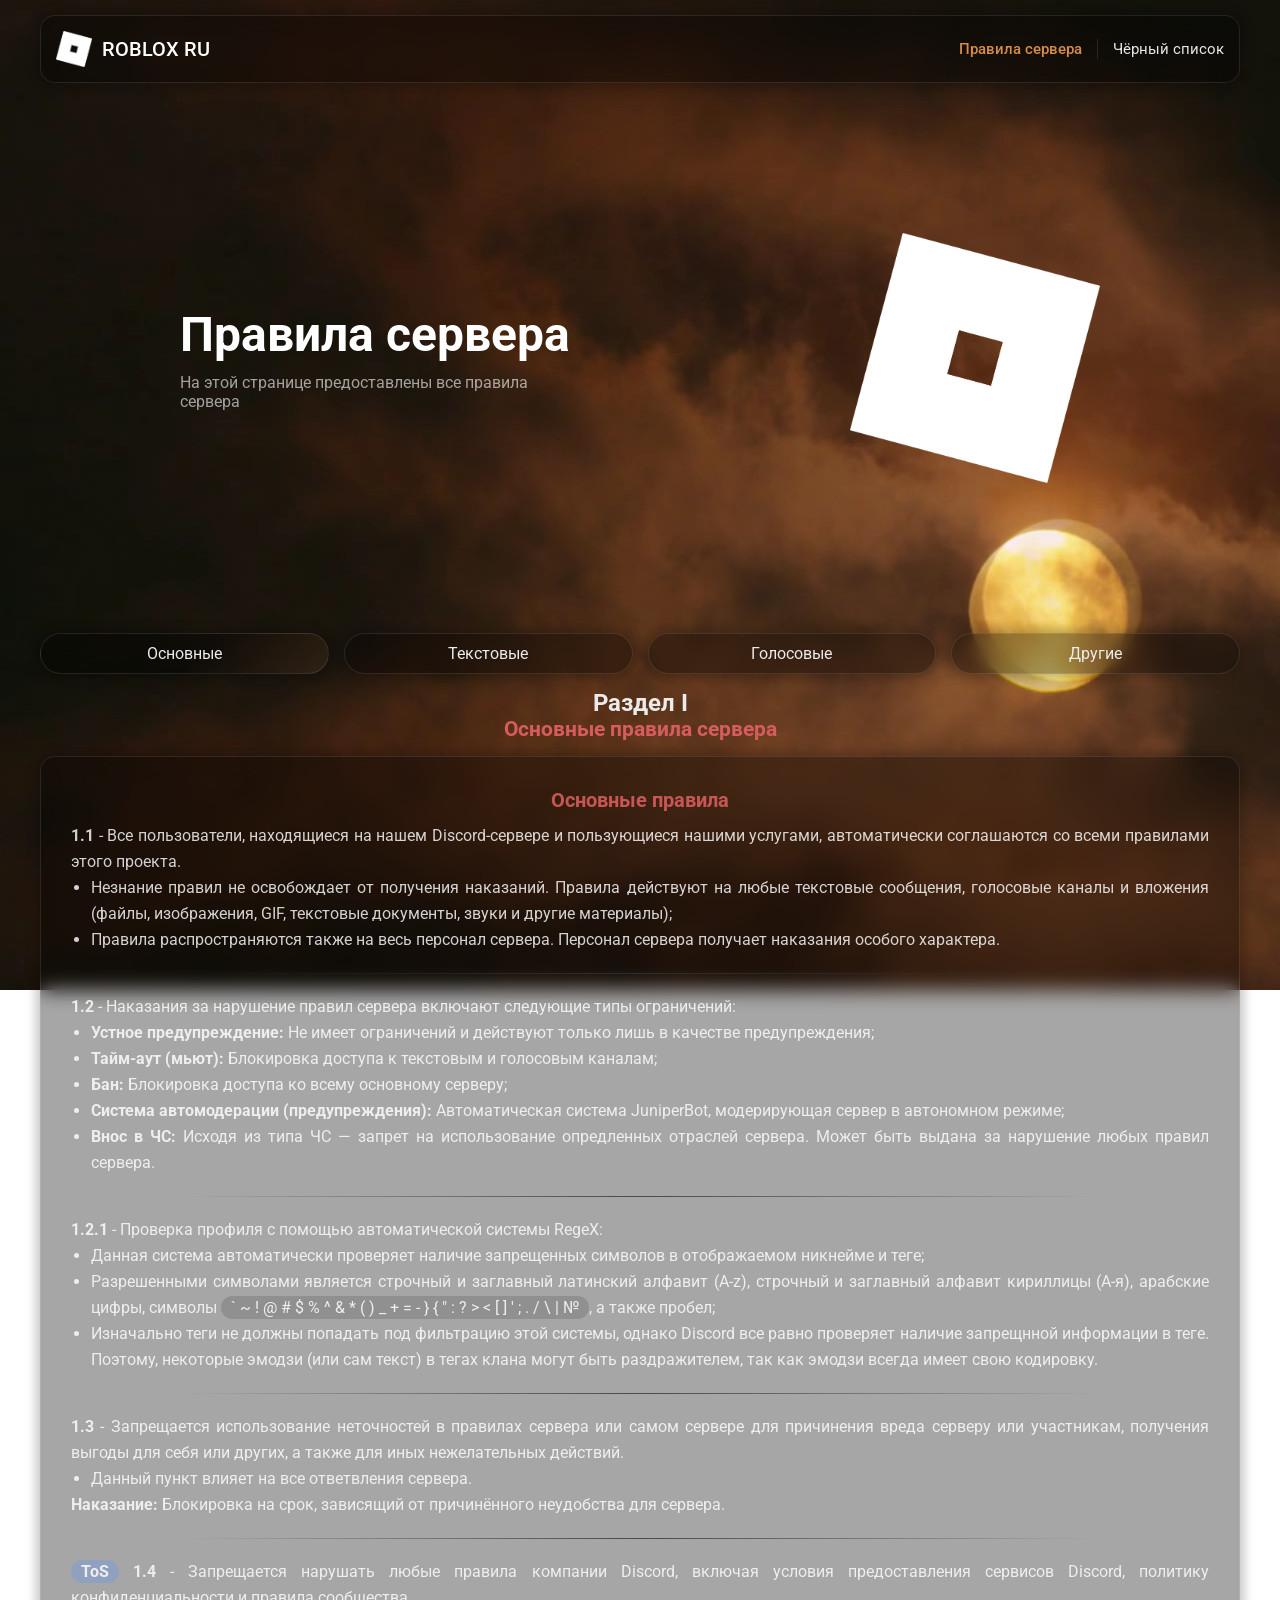
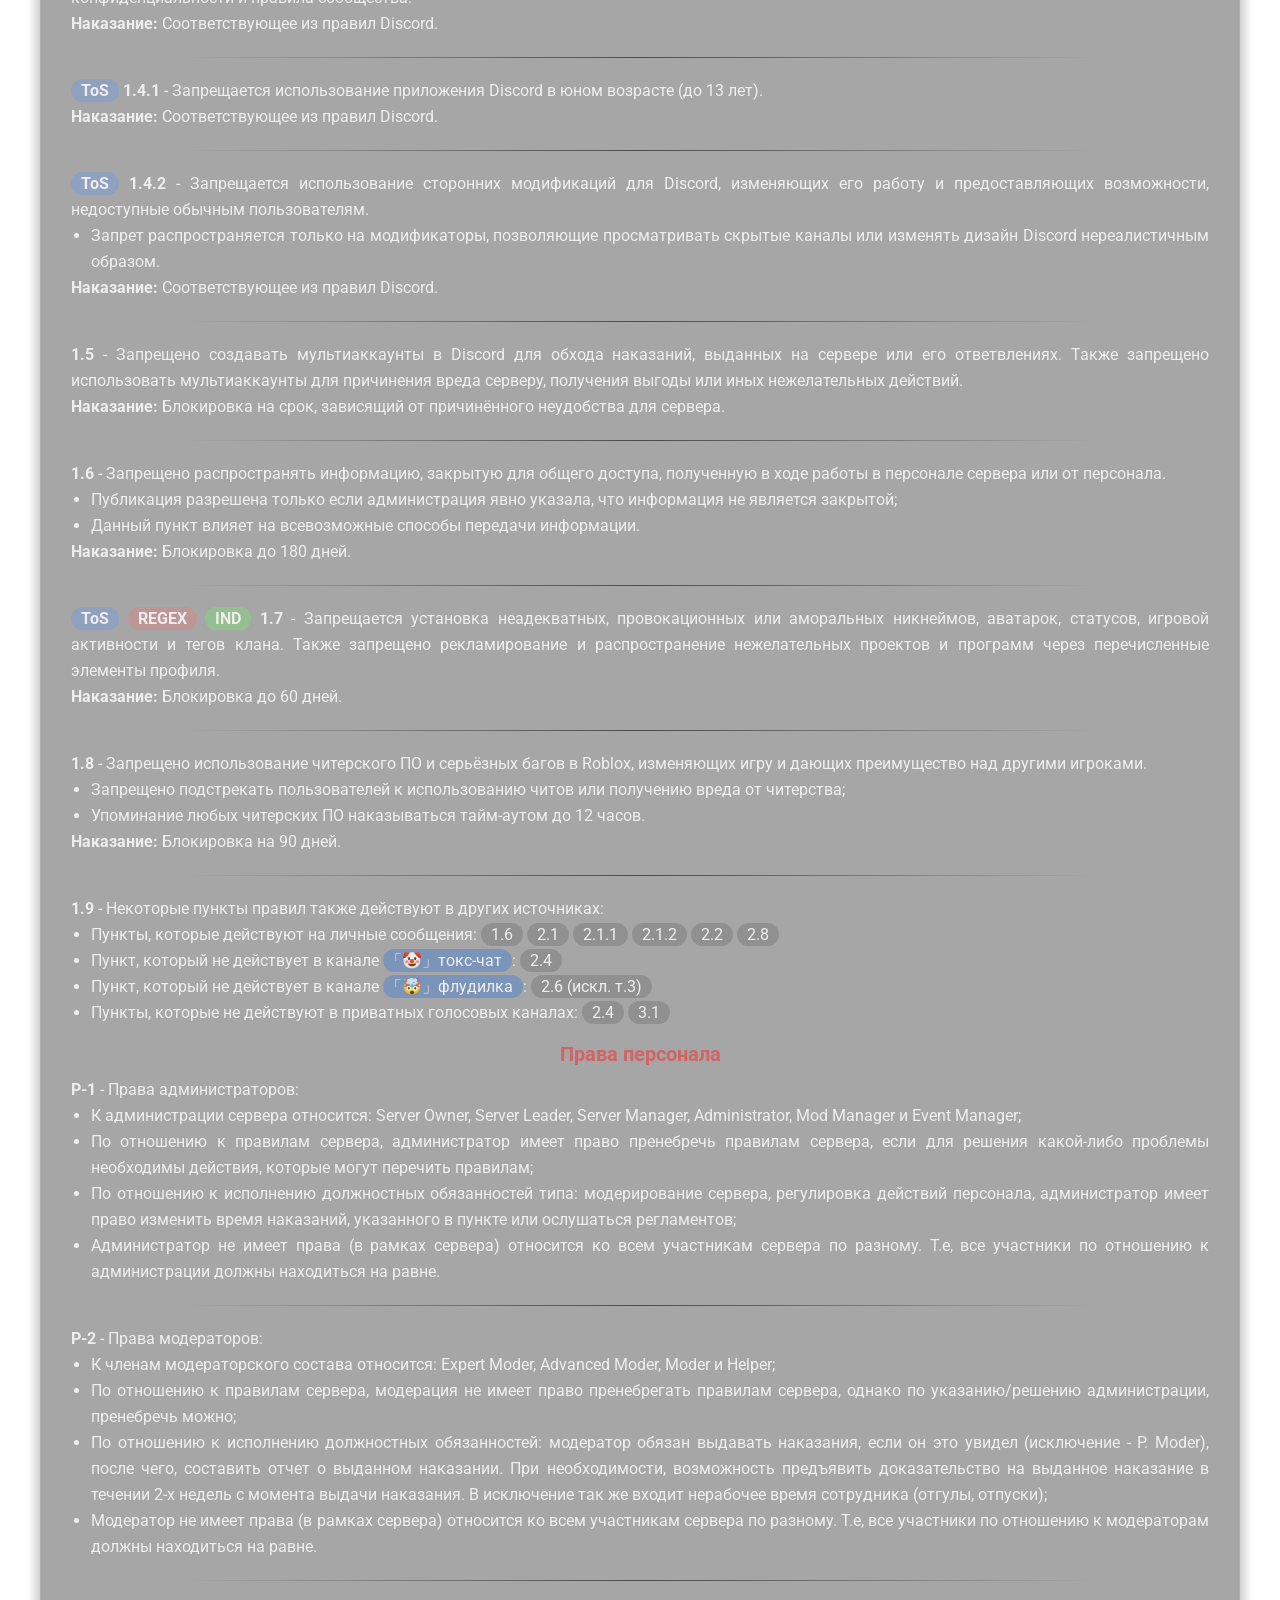
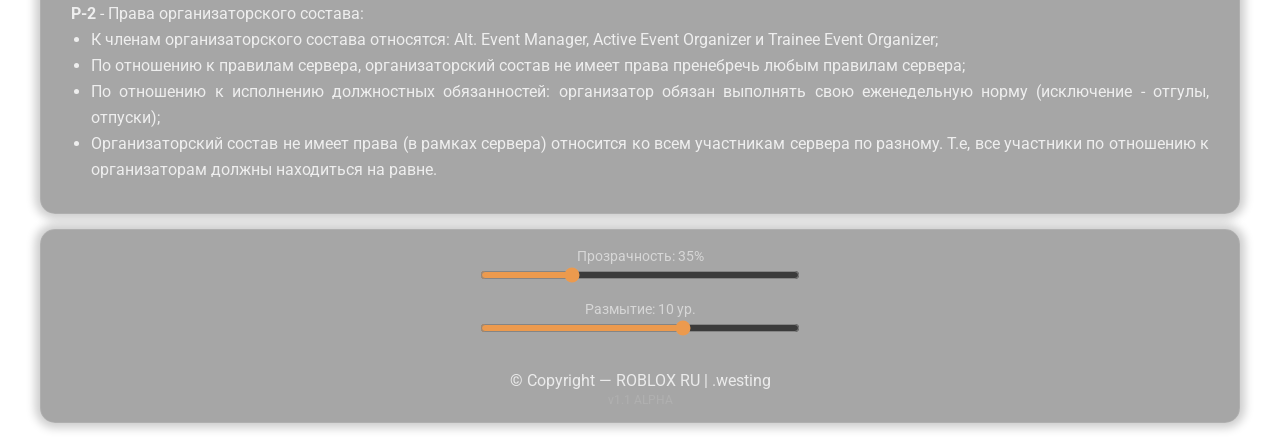
==== index.html @ 316a5ab3 "Add files via upload" ====
<!DOCTYPE html>
<html lang="ru">
    <head>
        <meta charset="UTF-8">
        <meta name="viewport" content="width=device-width, initial-scale=1.0">
    
        <title>ROBLOX RU</title>

        <link rel="preconnect" href="https://fonts.googleapis.com">
        <link rel="preconnect" href="https://fonts.gstatic.com" crossorigin>
        <link href="https://fonts.googleapis.com/css2?family=Roboto:wght@100;300;400;500;700;800;900&display=swap" rel="stylesheet">


        <link rel="icon" href="icons/roblox.png">
        <link rel="stylesheet" href="styles/rules.css"> <!-- Стиль страницы -->
    </head>

    <body>
        <video class="background-video" autoplay muted loop playsinline><source src="icons/bg.webm" type="video/mp4"></video>

        <div class="header">
            <div class="icon">
                <img src="icons/roblox.png" width="36">
                <span>ROBLOX RU</span>
            </div>

            <div class="btns">
                <a class="active">Правила сервера</a>
                <div class="line"></div>
                <a href="blacklist.html">Чёрный список</a>
            </div>
            <div class="dropdown">
                <button id="dropdown-btn" class="dropdown-btn">
                    <div class="bars">
                        <div class="bar" id="one"></div>
                        <div class="bar" id="two"></div>
                        <div class="bar" id="three"></div>
                    </div>
                </button>
                <div class="dropdown-content" id="dropdown-menu" aria-hidden="true">
                    <a class="active">Правила сервера</a>
                    <div class="line"></div>
                    <a href="blacklist.html">Чёрный список</a>
                </div>
            </div>
        </div>

        <div class="welcome">
            <div class="texts">
                <span class="name">Правила сервера</span>
                <span class="descr">На этой странице предоставлены все правила сервера</span>
            </div>

            <div class="icon">
                <img src="icons/roblox.png" width="250">
            </div>
        </div>

        <div class="rules-btns">
            <button class="active" data-target="rules1" data-title="Раздел I" data-subtitle="Основные правила сервера">Основные</button>
            <button data-target="rules2" data-title="Раздел II" data-subtitle="Правила текстовых каналов">Текстовые</button>
            <button data-target="rules3" data-title="Раздел III" data-subtitle="Правила голосовых каналов">Голосовые</button>
            <button data-target="rules4" data-title="Раздел IV" data-subtitle="Другие правила сервера">Другие</button>
        </div>

        <div class="rules-info">
            <span class="ri1" id="ri1">Раздел I</span>
            <span class="ri2" id="ri2">Основные правила сервера</span>
        </div>

        <div class="rules-list">
            <div class="rules active" id="rules1">
                <h2>Основные правила</h2>
                <div>
                    <b>1.1</b> - Все пользователи, находящиеся на нашем Discord-сервере и пользующиеся нашими услугами, автоматически соглашаются со всеми правилами этого проекта.
                    <ul>
                        <li>Незнание правил не освобождает от получения наказаний. Правила действуют на любые текстовые сообщения, голосовые каналы и вложения (файлы, изображения, GIF, текстовые документы, звуки и другие материалы);</li>
                        <li>Правила распространяются также на весь персонал сервера. Персонал сервера получает наказания особого характера.</li>
                    </ul>
                </div>
                <div class="line"></div>
                <div>
                    <b>1.2</b> - Наказания за нарушение правил сервера включают следующие типы ограничений:
                    <ul>
                        <li><b>Устное предупреждение:</b> Не имеет ограничений и действуют только лишь в качестве предупреждения;</li>
                        <li><b>Тайм-аут (мьют):</b> Блокировка доступа к текстовым и голосовым каналам;</li>
                        <li><b>Бан:</b> Блокировка доступа ко всему основному серверу;</li>
                        <li><b>Система автомодерации (предупреждения):</b> Автоматическая система JuniperBot, модерирующая сервер в автономном режиме;</li>
                        <li><b>Внос в ЧС:</b> Исходя из типа ЧС — запрет на использование опредленных отраслей сервера. Может быть выдана за нарушение любых правил сервера.</li>
                    </ul>
                </div>
                <div class="line"></div>
                <div>
                    <b>1.2.1</b> - Проверка профиля с помощью автоматической системы RegeX:
                    <ul>
                        <li>Данная система автоматически проверяет наличие запрещенных символов в отображаемом никнейме и теге;</li>
                        <li>Разрешенными символами является строчный и заглавный латинский алфавит (A-z), строчный и заглавный алфавит кириллицы (А-я), арабские цифры, символы <pp>` ~ ! @ # $ % ^ & * ( ) _ + = - } { " : ? > < [ ] ' ; . / \ | №</pp>, а также пробел;</li>
                        <li>Изначально теги не должны попадать под фильтрацию этой системы, однако Discord все равно проверяет наличие запрещнной информации в теге. Поэтому, некоторые эмодзи (или сам текст) в тегах клана могут быть раздражителем, так как эмодзи всегда имеет свою кодировку.</li>
                    </ul>
                </div>
                <div class="line"></div>
                <div>
                    <b>1.3</b> - Запрещается использование неточностей в правилах сервера или самом сервере для причинения вреда серверу или участникам, получения выгоды для себя или других, а также для иных нежелательных действий.
                    <ul>
                        <li>Данный пункт влияет на все ответвления сервера.</li>
                    </ul>
                    <b>Наказание: </b> Блокировка на срок, зависящий от причинённого неудобства для сервера.
                </div>
                <div class="line"></div>
                <div>
                    <tag class="TOS">ToS</tag>
                    <b>1.4</b> - Запрещается нарушать любые правила компании Discord, включая условия предоставления сервисов Discord, политику конфиденциальности и правила сообщества.
                    <br><b>Наказание: </b> Соответствующее из правил Discord.
                </div>
                <div class="line"></div>
                <div>
                    <tag class="TOS">ToS</tag>
                    <b>1.4.1</b> - Запрещается использование приложения Discord в юном возрасте (до 13 лет).
                    <br><b>Наказание: </b> Соответствующее из правил Discord.
                </div>
                <div class="line"></div>
                <div>
                    <tag class="TOS">ToS</tag>
                    <b>1.4.2</b> - Запрещается использование сторонних модификаций для Discord, изменяющих его работу и предоставляющих возможности, недоступные обычным пользователям.
                    <ul>
                        <li>Запрет распространяется только на модификаторы, позволяющие просматривать скрытые каналы или изменять дизайн Discord нереалистичным образом.</li>
                    </ul>
                    <b>Наказание:</b> Соответствующее из правил Discord.
                </div>
                <div class="line"></div>
                <div>
                    <b>1.5</b> - Запрещено создавать мультиаккаунты в Discord для обхода наказаний, выданных на сервере или его ответвлениях. Также запрещено использовать мультиаккаунты для причинения вреда серверу, получения выгоды или иных нежелательных действий.
                    <br><b>Наказание:</b> Блокировка на срок, зависящий от причинённого неудобства для сервера.</br>
                </div>
                <div class="line"></div>
                <div>
                    <b>1.6</b> - Запрещено распространять информацию, закрытую для общего доступа, полученную в ходе работы в персонале сервера или от персонала.
                    <ul>
                        <li>Публикация разрешена только если администрация явно указала, что информация не является закрытой;</li>
                        <li>Данный пункт влияет на всевозможные способы передачи информации.</li>
                    </ul>
                    <b>Наказание:</b> Блокировка до 180 дней.
                </div>
                <div class="line"></div>
                <div>
                    <tag class="TOS">ToS</tag> <tag class="REGEX">REGEX</tag> <tag class="IND">IND</tag>
                    <b>1.7</b> - Запрещается установка неадекватных, провокационных или аморальных никнеймов, аватарок, статусов, игровой активности и тегов клана. Также запрещено рекламирование и распространение нежелательных проектов и программ через перечисленные элементы профиля.
                    <br><b>Наказание:</b> Блокировка до 60 дней.
                </div>
                <div class="line"></div>
                <div>
                    <b>1.8</b> - Запрещено использование читерского ПО и серьёзных багов в Roblox, изменяющих игру и дающих преимущество над другими игроками.
                    <ul>
                        <li>Запрещено подстрекать пользователей к использованию читов или получению вреда от читерства;</li>
                        <li>Упоминание любых читерских ПО наказываться тайм-аутом до 12 часов.</li>
                    </ul>
                    <b>Наказание:</b> Блокировка на 90 дней.
                </div>
                <div class="line"></div>
                <div>
                    <b>1.9</b> - Некоторые пункты правил также действуют в других источниках:
                    <ul>
                        <li>Пункты, которые действуют на личные сообщения: <pp>1.6</pp> <pp>2.1</pp> <pp>2.1.1</pp> <pp>2.1.2</pp> <pp>2.2</pp> <pp>2.8</pp></li>
                        <li>Пункт, который не действует в канале <ch-dsgn>「🤡」токс-чат</ch-dsgn>: <pp>2.4</pp></li>
                        <li>Пункт, который не действует в канале <ch-dsgn>「🤯」флудилка</ch-dsgn>: <pp>2.6 (искл. т.3)</pp></li>
                        <li>Пункты, которые не действуют в приватных голосовых каналах: <pp>2.4</pp> <pp>3.1</pp></li>
                    </ul>
                </div>
                <h2 class="staff-perms">Права персонала</h2>
                <div>
                    <b>P-1</b> - Права администраторов:
                    <ul>
                        <li>К администрации сервера относится: Server Owner, Server Leader, Server Manager, Administrator, Mod Manager и Event Manager;</li>
                        <li>По отношению к правилам сервера, администратор имеет право пренебречь правилам сервера, если для решения какой-либо проблемы необходимы действия, которые могут перечить правилам;</li>
                        <li>По отношению к исполнению должностных обязанностей типа: модерирование сервера, регулировка действий персонала, администратор имеет право изменить время наказаний, указанного в пункте или ослушаться регламентов;</li>
                        <li>Администратор не имеет права (в рамках сервера) относится ко всем участникам сервера по разному. Т.е, все участники по отношению к администрации должны находиться на равне.</li>
                    </ul>
                </div>
                <div class="line"></div>
                <div>
                    <b>P-2</b> - Права модераторов:
                    <ul>
                        <li>К членам модераторского состава относится: Expert Moder, Advanced Moder, Moder и Helper;</li>
                        <li>По отношению к правилам сервера, модерация не имеет право пренебрегать правилам сервера, однако по указанию/решению администрации, пренебречь можно;</li>
                        <li>По отношению к исполнению должностных обязанностей: модератор обязан выдавать наказания, если он это увидел (исключение - P. Moder), после чего, составить отчет о выданном наказании. При необходимости, возможность предъявить доказательство на выданное наказание в течении 2-х недель с момента выдачи наказания. В исключение так же входит нерабочее время сотрудника (отгулы, отпуски);</li>
                        <li>Модератор не имеет права (в рамках сервера) относится ко всем участникам сервера по разному. Т.е, все участники по отношению к модераторам должны находиться на равне.</li>
                    </ul>
                </div>
                <div class="line"></div>
                <div>
                    <b>P-2</b> - Права организаторского состава:
                    <ul>
                        <li>К членам организаторского состава относятся: Alt. Event Manager, Active Event Organizer и Trainee Event Organizer;</li>
                        <li>По отношению к правилам сервера, организаторский состав не имеет права пренебречь любым правилам сервера;</li>
                        <li>По отношению к исполнению должностных обязанностей: организатор обязан выполнять свою еженедельную норму (исключение - отгулы, отпуски);</li>
                        <li>Организаторский состав не имеет права (в рамках сервера) относится ко всем участникам сервера по разному. Т.е, все участники по отношению к организаторам должны находиться на равне.</li>
                    </ul>
                </div>
            </div>
            <div class="rules" id="rules2">
                <div>
                    <b>2.1</b> - Запрещена реклама сторонних ресурсов, не связанных с ROBLOX RU.
                    <ul>
                        <li><tag class="IND">IND</tag> Реклама плейсов из Roblox наказывается тайм-аутом до 12 часов;</li>
                        <li><tag class="AUTO-MOD">AUTO MOD</tag> Реклама Discord-серверов, сайтов, не имеющих верификацию (неофициальные сайты) наказывается блокировкой до 15 дней;</li>
                        <li>Реклама и распространение любых ПО для устройств наказывается блокировкой до 30 дней.</li>
                    </ul>
                    <b>Наказание:</b> Тайм-аут до 12 часов или блокировка до 30 дней.
                </div>
                <div class="line"></div>
                <div>
                    <b>2.1.1</b> - Запрещена любая деятельность за реальные деньги или внутренние валюты, основным или второстепенным способом получения которых является внесение реальных денежных средств.
                    <ul>
                        <li>Исключением является деятельность, согласованная с администрацией сервера.</li>
                    </ul>
                    <b>Наказание:</b> Блокировка до 14 дней.
                </div>
                <div class="line"></div>
                <div>
                    <b>2.1.2</b> - Запрещено упоминание названий читов, мест их установки или распространение информации о подобном ПО.
                    <br><b>Наказание:</b> Тайм-аут до 8 часов.
                </div>
                <div class="line"></div>
                <div>
                    <b>2.2</b> - Запрещены неправомерные и провокационные действия или любые несогласованные взаимодействия в реальной жизни.
                    <ul>
                        <li>Запрещены угрозы, относящиеся к реальной и личной жизни кого-либо;</li>
                        <li>Запрещено распространение личных данных (данные паспорта, фотографии, место жительства, личные данные, WEB-данные);</li>
                        <li>Запрещен шантаж и другие виды психического и морального давления на пользователей;</li>
                        <li>Запрещена передача личных данных (номер телефона, WEB-данные, личные данные, аккаунты и др.);</li>
                        <li>Создание ложной информации о пользователях, сервере или других людях наказывается тайм-аутом до 9 часов;</li>
                        <li>Запрещена публикация личных переписок без одобрения второй стороны.</li>
                    </ul>
                    <b>Наказание:</b> Блокировка до 180 дней.
                </div>
                <div class="line"></div>
                <div>
                    <b>2.3</b> - Запрещены споры и провокации на различные темы. Запрещены абсолютно все нестандартные разговорные темы, которые относятся к каким-либо обсуждаемым событиям или местам.
                    <ul>
                        <li>Запрещены споры и провокации на политические, межнациональные и религиозные темы;</li>
                        <li>Запрещено упоминание имен политических, национальных, религиозных деятелей или деятелей, которые несут за собой провокационные события;</li>
                        <li>Запрещена пропаганда суицида, фашизма, расизма, нацизма и других нежелательных суждений;</li>
                        <li>Запрещено упоминание конкретных названий событий, несущих за собой провокационные последствия.</li>
                    </ul>
                    <b>Наказание:</b> Тайм-аут до 2 дней.
                </div>
                <div class="line"></div>
                <div>
                    <b>2.4</b> - Запрещено неадекватное поведение в различных его формах.
                    <ul>
                        <li>Запрещено разводить, провоцировать, продолжать и участвовать в различных конфликтах;</li>
                        <li>Запрещено оскорбление пользователей сервера, других людей, к которым может быть адресовано нежелательное обращение в различных его формах;</li>
                        <li>Запрещено упоминание семьи в негативной или провокационной форме.</li>
                    </ul>
                    <b>Наказание:</b> Тайм-аут до 16 часов.
                </div>
                <div class="line"></div>
                <div>
                    <b>2.4.1</b> - Запрещена провокация на нарушение правил сервера.
                    <br><b>Наказание:</b> Тайм-аут до 12 часов.
                </div>
                <div class="line"></div>
                <div>
                    <b>2.5</b> - Запрещен любой контент 18+ характера, аморальное и асоциальное поведение.
                    <ul>
                        <li>Запрещена публикация всевозможного неприемлемого материала;</li>
                        <li>Запрещены публичные разговоры на 18+ темы;</li>
                        <li>Запрещена публикация всевозможного треш-контента.</li>
                    </ul>
                    <b>Наказание:</b> Тайм-аут до 2 дней. В некоторых случаях блокировка до 30 дней.
                </div>
                <div class="line"></div>
                <div>
                    <b>2.6</b> - Запрещен спам, флуд, оффтоп и мультипостинг:
                    <ul>
                        <li><tag class="AUTO-MOD">AUTO MOD</tag> <tag class="RES">RES</tag> Спам — Повторение однотипного сообщения несколько раз (допускается до 4);</li>
                        <li><tag class="RES">RES</tag> Флуд — Повторение бессмысленных слов в одном сообщении;</li>
                        <li><tag class="IND-T">IND</tag> Оффтоп — Использование канала не по назначению;</li>
                        <li><tag class="RES">RES</tag> Мультипостинг — Деление одного предложения на несколько сообщений;</li>
                        <li>Запрещено злоупотреблять крупными шрифтами (#, ##, ###);</li>
                        <li>Запрещен спам реакциями под сообщениями.</li>
                    </ul>
                    <b>Наказание:</b> Тайм-аут до 8 часов.
                </div>
                <div class="line"></div>
                <div>
                    <tag class="AUTO-MOD">AUTO MOD</tag>
                    <b>2.7</b> - Запрещено упоминание любых пользователей сервера без причины, особенно в том случае, если упомянутый пользователь пожаловался на этот случай.
                    <br><b>Наказание:</b> Тайм-аут до 2 часов.
                </div>
                <div class="line"></div>
                <div>
                    <tag class="IND">IND</tag>
                    <b>2.8</b> - Запрещена публикация ссылок на приватные сервера в Roblox.
                    <br><b>Наказание:</b> Тайм-аут до 1 часа.
                </div>
                <div class="line"></div>
                <div>
                    <b>2.9</b> - Запрещено обсуждение действий персонала в рамках сервера.
                    <br><b>Наказание:</b> Тайм-аут до 3 часов.
                </div>
                <div class="line"></div>
                <div>
                    <b>2.9.1</b> - Запрещено выдавать себя за члена любого персонала, не являясь им.
                    <br><b>Наказание:</b> Тайм-аут до 2 часов.
                </div>
            </div>
            <div class="rules" id="rules3">
                <div>
                    <b>3.1</b> - Запрещено использовать звуко-выводитель в микрофон, издавать громкие звуки, кричать или изменять голос.
                    <ul>
                        <li>Если ваш микрофон имеет плохое шумоподавление (или вы находитесь в условиях повышенного шума, например, в турбине самолета), используйте режим рации или отключайте микрофон после вашей речи.</li>
                    </ul>
                    <b>Наказание:</b> Тайм-аут до 6 часов.
                </div>
                <div class="line"></div>
                <div>
                    <b>3.2</b> - Запрещено устанавливать названия или статусы голосовых каналов, которые противоречат правилам сервера.
                    <br><b>Наказание:</b> Тайм-аут до 3 часов и изменение названия/статуса канала.
                </div>
                <div class="line"></div>
                <div>
                    <b>3.3</b> - Запрещено зазывать пользователей на сторонние ресурсы, не связанные с ROBLOX RU.
                    <ul>
                        <li><tag class="IND">IND</tag> Реклама плейсов из Roblox наказывается тайм-аутом до 12 часов;</li>
                        <li>Реклама Discord-серверов, сайтов, не имеющих верификацию (неофициальные сайты) наказывается блокировкой до 15 дней;</li>
                        <li>Реклама и распространение любых ПО для устройств наказывается блокировкой до 30 дней.</li>
                    </ul>
                    <b>Наказание:</b> Тайм-аут до 12 часов или блокировка до 30 дней.
                </div>
                <div class="line"></div>
                <div>
                    <b>3.3.1</b> - Запрещена любая деятельность за реальные деньги или внутренние валюты, основным или второстепенным способом получения которых является внесение реальных денежных средств.
                    <ul>
                        <li>Исключением является деятельность, согласованная с администрацией сервера.</li>
                    </ul>
                    <b>Наказание:</b> Блокировка до 14 дней.
                </div>
                <div class="line"></div>
                <div>
                    <b>3.3.2</b> - Запрещено упоминание и демонстрация названий читов, мест их установки или распространение информации о подобном ПО.
                    <br><b>Наказание:</b> Тайм-аут до 8 часов.
                </div>
                <div class="line"></div>
                <div>
                    <b>3.4</b> - Запрещены неправомерные и провокационные действия или любые несогласованные взаимодействия в реальной жизни.
                    <ul>
                        <li>Запрещены угрозы, относящиеся к реальной и личной жизни кого-либо;</li>
                        <li>Запрещено распространение личных данных (данные паспорта, фотографии, место жительства, личные данные, WEB-данные);</li>
                        <li>Запрещен шантаж и другие виды психического и морального давления на пользователей;</li>
                        <li>Запрещена передача личных данных (номер телефона, WEB-данные, личные данные, аккаунты и др.);</li>
                        <li>Создание ложной информации о пользователях, сервере или других людях наказывается тайм-аутом до 9 часов;</li>
                        <li>Запрещена публикация личных переписок без одобрения второй стороны.</li>
                    </ul>
                    <b>Наказание:</b> Блокировка до 180 дней.
                </div>
                <div class="line"></div>
                <div>
                    <b>3.5</b> - Запрещены споры и провокации на различные темы. Запрещены абсолютно все нестандартные разговорные темы, которые относятся к каким-либо обсуждаемым событиям или местам.
                    <ul>
                        <li>Запрещены споры и провокации на политические, межнациональные и религиозные темы;</li>
                        <li>Запрещено упоминание имен политических, национальных, религиозных деятелей или деятелей, которые несут за собой провокационные события;</li>
                        <li>Запрещена пропаганда суицида, фашизма, расизма, нацизма и других нежелательных суждений;</li>
                        <li>Запрещено упоминание конкретных названий событий, несущих за собой провокационные последствия.</li>
                    </ul>
                    <b>Наказание:</b> Тайм-аут до 2 дней.
                </div>
                <div class="line"></div>
                <div>
                    <b>3.6</b> - Запрещено неадекватное поведение в различных его формах.
                    <ul>
                        <li>Запрещено разводить, провоцировать, продолжать и участвовать в различных конфликтах;</li>
                        <li>Запрещено оскорбление пользователей сервера, других людей, к которым может быть адресовано нежелательное обращение в различных его формах;</li>
                        <li>Запрещено упоминание семьи в негативной или провокационной форме.</li>
                    </ul>
                    <b>Наказание:</b> Тайм-аут до 16 часов.
                </div>
                <div class="line"></div>
                <div>
                    <b>3.6.1</b> - Запрещена провокация на нарушение правил сервера.
                    <br><b>Наказание:</b> Тайм-аут до 12 часов.
                </div>
                <div class="line"></div>
                <div>
                    <b>3.7</b> - Запрещено демонстрировать любой контент 18+ характера, а также разговаривать на аморальное и асоциальное темы.
                    <ul>
                        <li>Запрещена демонстрация всевозможного неприемлемого материала;</li>
                        <li>Запрещена демонстрация всевозможного треш-контента.</li>
                    </ul>
                    <b>Наказание:</b> Тайм-аут до 2 дней. В некоторых случаях блокировка до 30 дней.
                </div>
                <div class="line"></div>
                <div>
                    <tag class="IND">IND</tag> <b>3.7</b> - Запрещено зазывать пользователей на приватные сервера в Roblox.
                    <br><b>Наказание:</b> Тайм-аут до 1 часа.
                </div>
                <div class="line"></div>
                <div>
                    <b>3.8</b> - Запрещено обсуждение действий персонала в рамках сервера.
                    <br><b>Наказание:</b> Тайм-аут до 3 часов.
                </div>
                <div class="line"></div>
                <div>
                    <b>3.9</b> - Запрещено выдавать себя за члена любого персонала, не являясь им.
                    <br><b>Наказание:</b> Тайм-аут до 2 часов.
                </div>
            </div>
            <div class="rules" id="rules4">
                <div>
                    <b>4.1</b> - Правила публикации отзывов:
                    <ul>
                        <li><tag class="IND">IND</tag> Отзыв должен содержать только один тег со звездами.</li>
                        <li>Разрешается создавать отзывы только о персонале сервера и о самом сервере.</li>
                        <li>Отзыв должен содержать хотя бы малейшую информацию поставленных звезд.</li>
                    </ul>
                    <b>Наказание:</b> Тайм-аут до 2 часов и удаление отзыва.
                </div>
                <div class="line"></div>
                <div>
                    <b>4.2</b> - Правила публикации предложений:
                    <ul>
                        <li>Идея не должна содержать контекста добавления или удаления игр на сервере.</li>
                        <li>Основной смысл идеи должен быть предоподнесен ясно и понятно.</li>
                    </ul>
                    <b>Наказание:</b> Тайм-аут до 2 часов и удаление предложения.
                </div>
                <div class="line"></div>
                <div>
                    <b>4.3</b> - Правила экономики JuniperBot:
                    <ul>
                        <li>Запрещено использование багов или других ошибок для получения выгоды для себя, других пользователей или вреду участникам/серверу/экономики.</li>
                        <li>Запрещено использование твинк-аккаунтов.</li>
                        <li>Запрещено использовать посторонние ПО, макросы, карты, автокликеры и др. для автоматизации процесса игры или нанесения вреда участникам/серверу/экономике.</li>
                        <li><tag class="IND">IND</tag> Создание помех или неудоств во время игры в экономику будет наказываться тайм-аутом до 3 часов.</li>
                    </ul>
                    <b>Наказание:</b> Тайм-аут до 3 часов или блокировка до 7 дней.
                </div>
            </div>
        </div>

        <div class="footer">
            <div class="settings-menu">
                <span class="transpTxt" id="transpTxt">Прозрачность: 35%</span>
                <input type="range" id="transp_slider" min="0.1" max="1" step="0.05" value="0.35">
                <span class="blurTxt" id="blurTxt">Размытие: 10 ур.</span>
                <input type="range" id="blur_slider" min="1" max="15" step="1" value="10">
            </div>
            <span class="author">© Copyright — ROBLOX RU | .westing</span>
            <span class="version">v1.1 ALPHA</span>
        </div>

        <script src="scripts/rules.js"></script>
    </body>
</html>
---- styles/rules.css ----
* {
    margin: 0;
    padding: 0;
    box-sizing: border-box;
    font-family:'Roboto', sans-serif;
    color: #fff;
}

:root {
    --bg: rgba(0, 0, 0, 0.35);
    --blur: 10px; 
    --border: rgba(255, 255, 255, 0.1);
    --custom: rgba(236, 154, 78);
    --white: rgba(235, 235, 235);
    --red: rgb(214, 93, 93);
}

html, body {
    position: relative;
    display: flow-root;
    min-height: 100vh;
    overflow-x: hidden;
}

.background-video {
    display: block;
    position: fixed;
    top: 50%;
    left: 50%;
    min-width: 100%;
    min-height: 100vh;
    object-fit: cover;
    transform: translate(-50%, -50%);
    z-index: -1;
}

ch-dsgn {
    background: rgb(39, 116, 231, 0.4);
    padding-right: 10px;
    padding-left: 3px;
    padding-top: 2px;
    padding-bottom: 2px;
    border-radius: 90px;
}

pp {
    background: rgba(104, 104, 104, 0.4);
    padding: 2px 10px;
    border-radius: 90px;
}

tag {
    position: relative;
    cursor: pointer;
    user-select: none;
    padding: 2px 10px;
    border-radius: 90px;
    font-weight: 700;
}

tag::after {
    font-weight: 400;
    content: var(--tt-text, ''); 
    position: absolute;
    padding: 15px;
    left: 100%;
    top: 50%;
    width: 500px;
    transform: translateY(-50%) translateX(8px);
    background: rgb(15, 15, 15);
    border: 1px solid var(--border);
    border-radius: 15px;
    line-height: 1.15;
    pointer-events: none;
    opacity: 0;
    visibility: hidden;
    box-shadow: 0 0 15px 5px rgba(0,0,0,0.6);
    transition: all 0.3s ease;
    z-index: 2;
}

tag:hover::after {
  opacity: 1;
  visibility: visible;
}

tag.IND {
    background: rgba(113, 245, 101, 0.4);
}

tag.IND-T {
    background: rgba(245, 231, 101, 0.4);
}

tag.RES {
    background: rgba(245, 101, 101, 0.4);
}

tag.TOS {
    background: rgba(101, 152, 245, 0.4);
}

tag.AUTO-MOD {
    background: rgba(237, 120, 241, 0.4);
}

tag.REGEX {
    background: rgba(241, 120, 120, 0.4);
}

/* -------------------- HEADER */
.header {
    display: flex;
    align-items: center;
    justify-content: space-between;
    width: 1200px;
    margin: 15px auto 0 auto;
    padding: 15px 15px;
    height: auto;
    background: var(--bg);
    box-shadow: 0 0 10px 5px rgba(0,0,0,0.2);
    backdrop-filter: blur(var(--blur));
    border: 1px solid var(--border);
    border-radius: 15px;
}

@media (max-width: 960px) {
    .header {
        width: 95%;
    }
}

@media (max-width: 640px) {
    .header .icon span {
        display: none;
    }
}

.header .icon {
    display: flex;
    align-items: center;
    user-select: none;
    text-decoration: none;
}

.header .icon span {
    margin-left: 10px;
    font-weight: 500;
    font-size: 20px;
}

.btns {
    display: flex;
    align-items: center;
    gap: 15px;
}

.btns a.active {
    color: var(--custom);
    font-weight: 500;
}

.btns a.active:hover {
    cursor: not-allowed;
}

.btns a {
    text-decoration: none;
    opacity: 0.9;
    font-size: 15px;
    transition: all 0.3s ease;
}

.btns a:hover {
    opacity: 0.7;
}

.btns .line {
    height: 20px;
    width: 1px;
    background: var(--border);
}

.btns img {
    cursor: pointer;
    display: block;
    transition: transform 0.7s ease-in-out;
    opacity: 0.5;
}

.btns img:hover {
  transform: rotate(-180deg);
}

.header .dropdown {
    position: relative;
    display: none;
    width: 32px;
    height: 32px;
}

@media (max-width: 640px) {
    .header .dropdown {
        display: inline-block;
    }
    .header .btns {
        display: none;
    }
}

.header .dropdown:hover .bars #one {
    width: 75%;
}

.header .dropdown:hover .bars #two {
    width: 100%;
}

.header .dropdown:hover .bars #three {
    width: 50%;
}

.header .dropdown .bars {
    position: relative;
    display: flex;
    flex-direction: column;
    justify-content: center;
    align-items: flex-end;
    width: 100%;
    height: 100%;
    gap: 7px;
}

.header .dropdown .bars .bar {
    display: block;
    background: var(--custom);
    border-radius: 90px;
    width: 100%;
    height: 4px;
    transition: all 0.3s ease;
}

.bars #one {
    width: 100%;
}

.bars #two {
    width: 50%;
}

.bars #three {
    width: 75%;
}

.header .dropdown .dropdown-btn {
    display: flex;
    justify-content: center;
    background: rgba(0, 0, 0, 0);
    height: 100%;
    width: 100%;
    border: none;
    cursor: pointer;
    border-radius: 4px;
}

.header .dropdown-content {
    display: none;
    position: absolute;
    margin-top: 10px;
    top: 100%;
    right: 0;
    min-width: 180px;
    background: rgb(15, 15, 15);
    box-shadow: 0 0 10px 5px rgba(0,0,0,0.2);
    backdrop-filter: blur(var(--blur));
    border: 1px solid var(--border);
    border-radius: 15px;
    z-index: 3;
}

.header .dropdown-content .line {
    display: block;
    background: var(--gray);
    width: 100%;
    height: 1px;
}

.header .dropdown.open .dropdown-content {
    display: block;
}

.header .dropdown-content a {
    display: block;
    text-decoration: none;
    padding: 15px;
}

/* -------------------- WELCOME */
.welcome {
    display: grid;
    grid-template-columns: 1fr 1fr;
    gap: 100px;
    width: 920px;
    margin: 0 auto;
    padding: 150px 0;
}

@media (max-width: 960px) {
    .welcome {
        display: flex;
        flex-wrap: wrap;
        justify-content: center;
        text-align: center;
        gap: 50px;
        width: 95%;
    }
}

.welcome .texts {
    display: flex;
    flex-direction: column;
    justify-content: center;
    gap: 10px;
}

.welcome .texts .name {
    font-size: 48px;
    font-weight: 700;
}

.welcome .texts .descr {
    opacity: 0.6;
}

.welcome .icon {
    display: flex;
    justify-content: right;
    animation: wobble 10s ease-in-out infinite;
}

@keyframes wobble {
  0%   { transform: rotate(-5deg); }
  50%  { transform: rotate(5deg); }
  100% { transform: rotate(-5deg); }
}

@media (max-width: 480px) {
    .welcome .icon {
        transform: scale(0.8);
    }
}

/* -------------------- RULES BTNS */
.rules-btns {
    display: grid;
    width: 1200px;
    grid-template-columns: 1fr 1fr 1fr 1fr;
    gap: 15px;
    place-items: center;
    margin: 0 auto;
}

@media (max-width: 960px) {
    .rules-btns {
        width: 95%;
        grid-template-columns: auto;
    }
}

.rules-btns button {
    color: var(--white);
    display: flex;
    justify-content: center;
    width: 100%;
    padding: 10px;
    background: var(--bg);
    box-shadow: 0 0 10px 5px rgba(0,0,0,0.2);
    backdrop-filter: blur(var(--blur));
    border: 1px solid var(--border);
    border-radius: 900px;
    font-size: 16px;
    cursor: pointer;
    user-select: none;
    transition: all 0.3s ease-in-out;
}

.rules-btns button:hover:not(.active) {
    scale: 1.05;
}

/* -------------------- RULES INFO */
.rules-info {
    display: flex;
    justify-content: center;
    flex-direction: column;
    text-align: center;
    width: 1200px;
    margin: 15px auto 0 auto;
}

@media (max-width: 960px) {
    .rules-info {
        width: 95%;
    }
}

.rules-info .ri1 {
    color: var(--white);
    width: 100%;
    font-size: 24px;
    font-weight: 700;
}

.rules-info .ri2 {
    color: var(--red);
    width: 100%;
    font-size: 21px;
    font-weight: 700;
}

/* -------------------- RULES */
.rules-list {
    display: flex;
    align-items: center;
    justify-content: space-between;
    color: var(--white);
    width: 1200px;
    margin: 15px auto 0 auto;
    padding: 30px;
    height: auto;
    background: var(--bg);
    box-shadow: 0 0 10px 5px rgba(0,0,0,0.2);
    backdrop-filter: blur(var(--blur));
    border: 1px solid var(--border);
    border-radius: 15px;
}

@media (max-width: 960px) {
    .rules-list {
        width: 95%;
    }
}

.rules-list .line {
    display: block;
    background: linear-gradient(90deg,rgba(0, 0, 0, 0) 0%, rgba(53, 53, 53, 1) 50%, rgba(0, 0, 0, 0) 100%);
    margin: 20px auto;
    width: 80%;
    height: 1px;
}

.rules-list div {
    text-align: justify;
    opacity: 0.9;
    line-height: 26px;
}

.rules-list .rules {
    display: none;
    width: 100%;
}

.rules-list h2 {
    display: block;
    text-align: center;
    margin: 0 auto;
    font-size: 20px;
    padding-bottom: 10px;
    color: var(--red);
}

.rules-list h2.staff-perms {
    padding-top: 15px;
}

.rules-list ul {
    padding-left: 20px;
}

.rules.active {
    display: block;
    animation: rulesIn 0.3s ease-in-out;
}

@keyframes rulesIn {
    from {
        opacity: 0;
        transform: translateY(8px);
    }
    to {
        opacity: 1;
        transform: translateY(0);
    }
}

.rules-btns button.active {
    cursor: not-allowed;
    background: linear-gradient(135deg, var(--bg) 55%, rgba(236, 154, 78, 0.1) 100%);
}

/* -------------------- FOOTER */

.footer {
    display: flex;
    flex-wrap: wrap;
    align-items: center;
    justify-content: center;
    text-align: center;
    width: 1200px;
    margin: 15px auto;
    padding: 15px;
    background: var(--bg);
    box-shadow: 0 0 10px 5px rgba(0,0,0,0.2);
    backdrop-filter: blur(var(--blur));
    border: 1px solid var(--border);
    border-radius: 15px;
}

@media (max-width: 960px) {
    .footer {
        width: 95%;
    }
}

.settings-menu {
    display: flex;
    flex-wrap: wrap;
    justify-content: center;
    width: 320px;
    z-index: 2;
}

.settings-menu span {
    padding: 3px 0;
    color: var(--white);
    font-size: 14px;
    opacity: 0.7;
}

.settings-menu .blurTxt {
    margin-top: 15px;
}

input[type='range'] {
    accent-color: var(--custom);
    width: 100%;
}

.footer .author {
    display: flex;
    margin-top: 35px;
    justify-content: center;
    width: 100%;
    color: var(--white);
}

.footer .version {
    display: flex;
    color: rgba(255,255,255,0.1);
    font-size: 12px;
    margin-top: 3px;
}
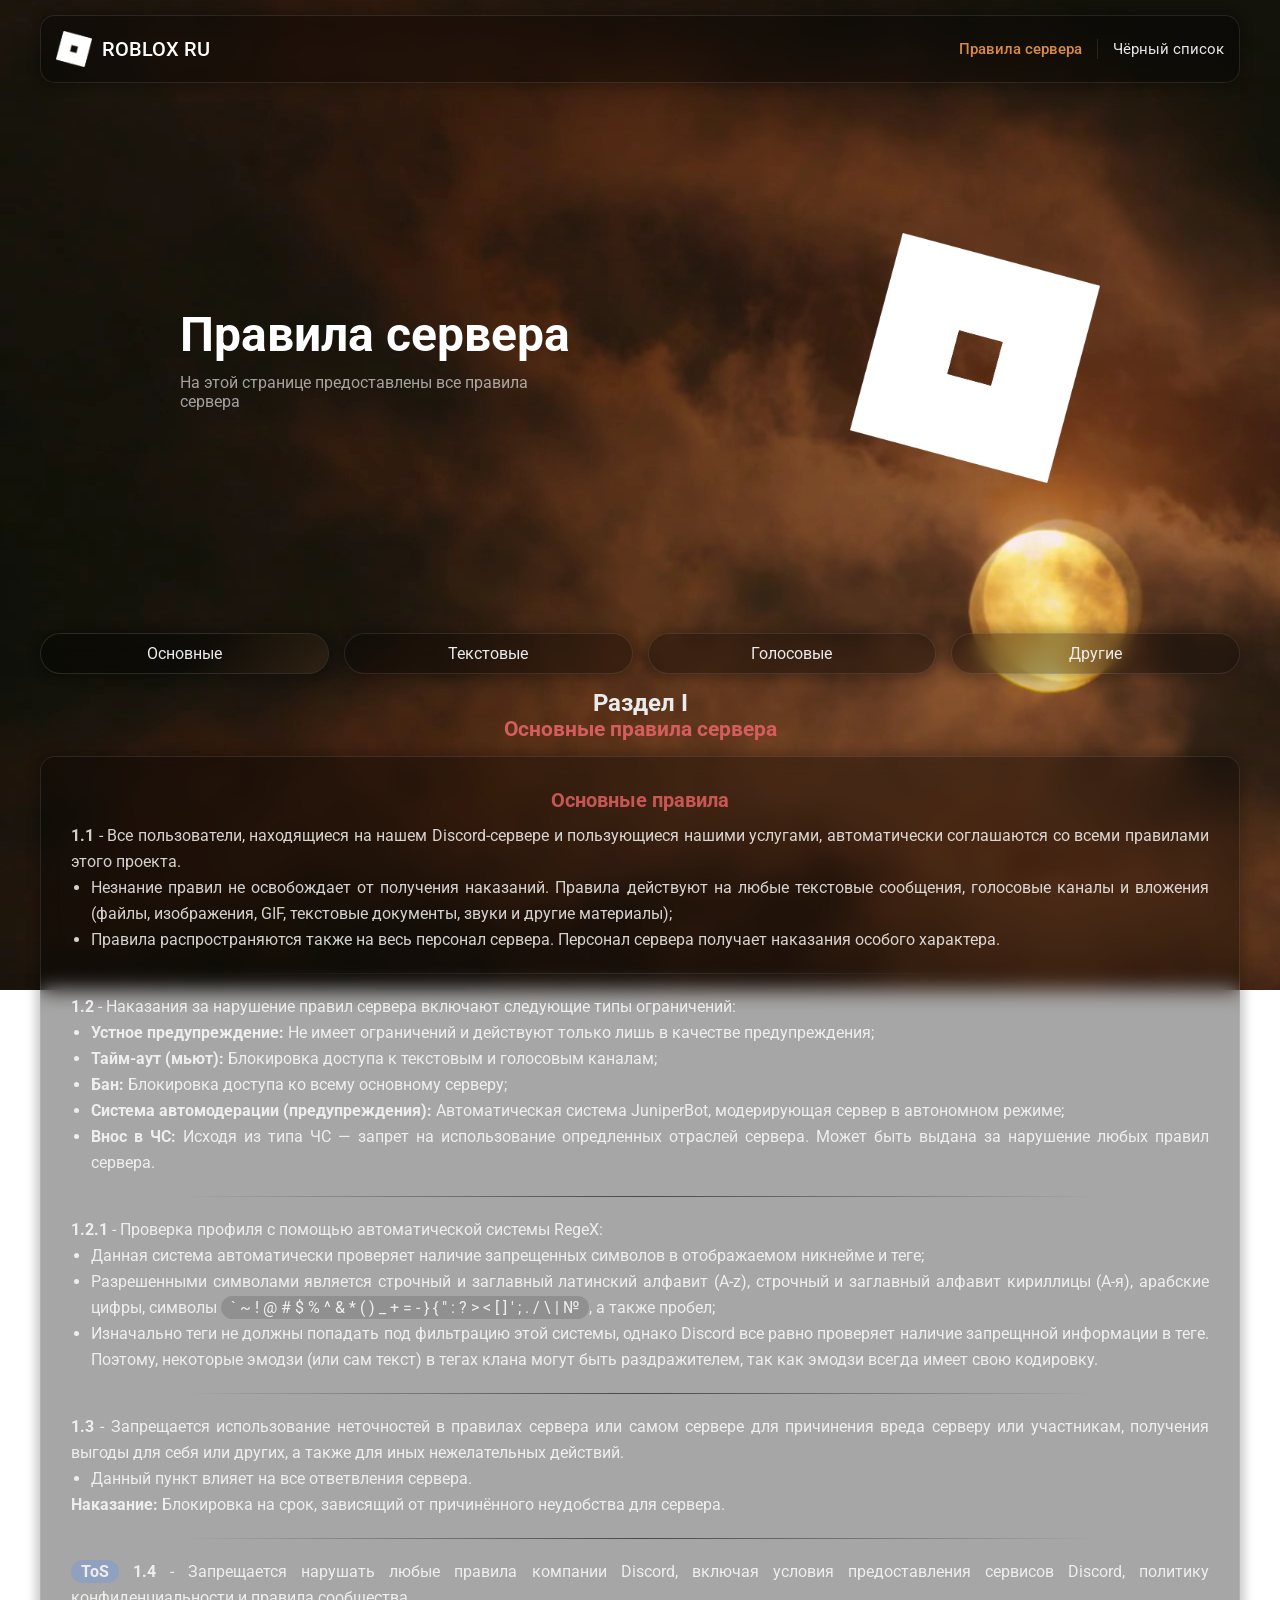
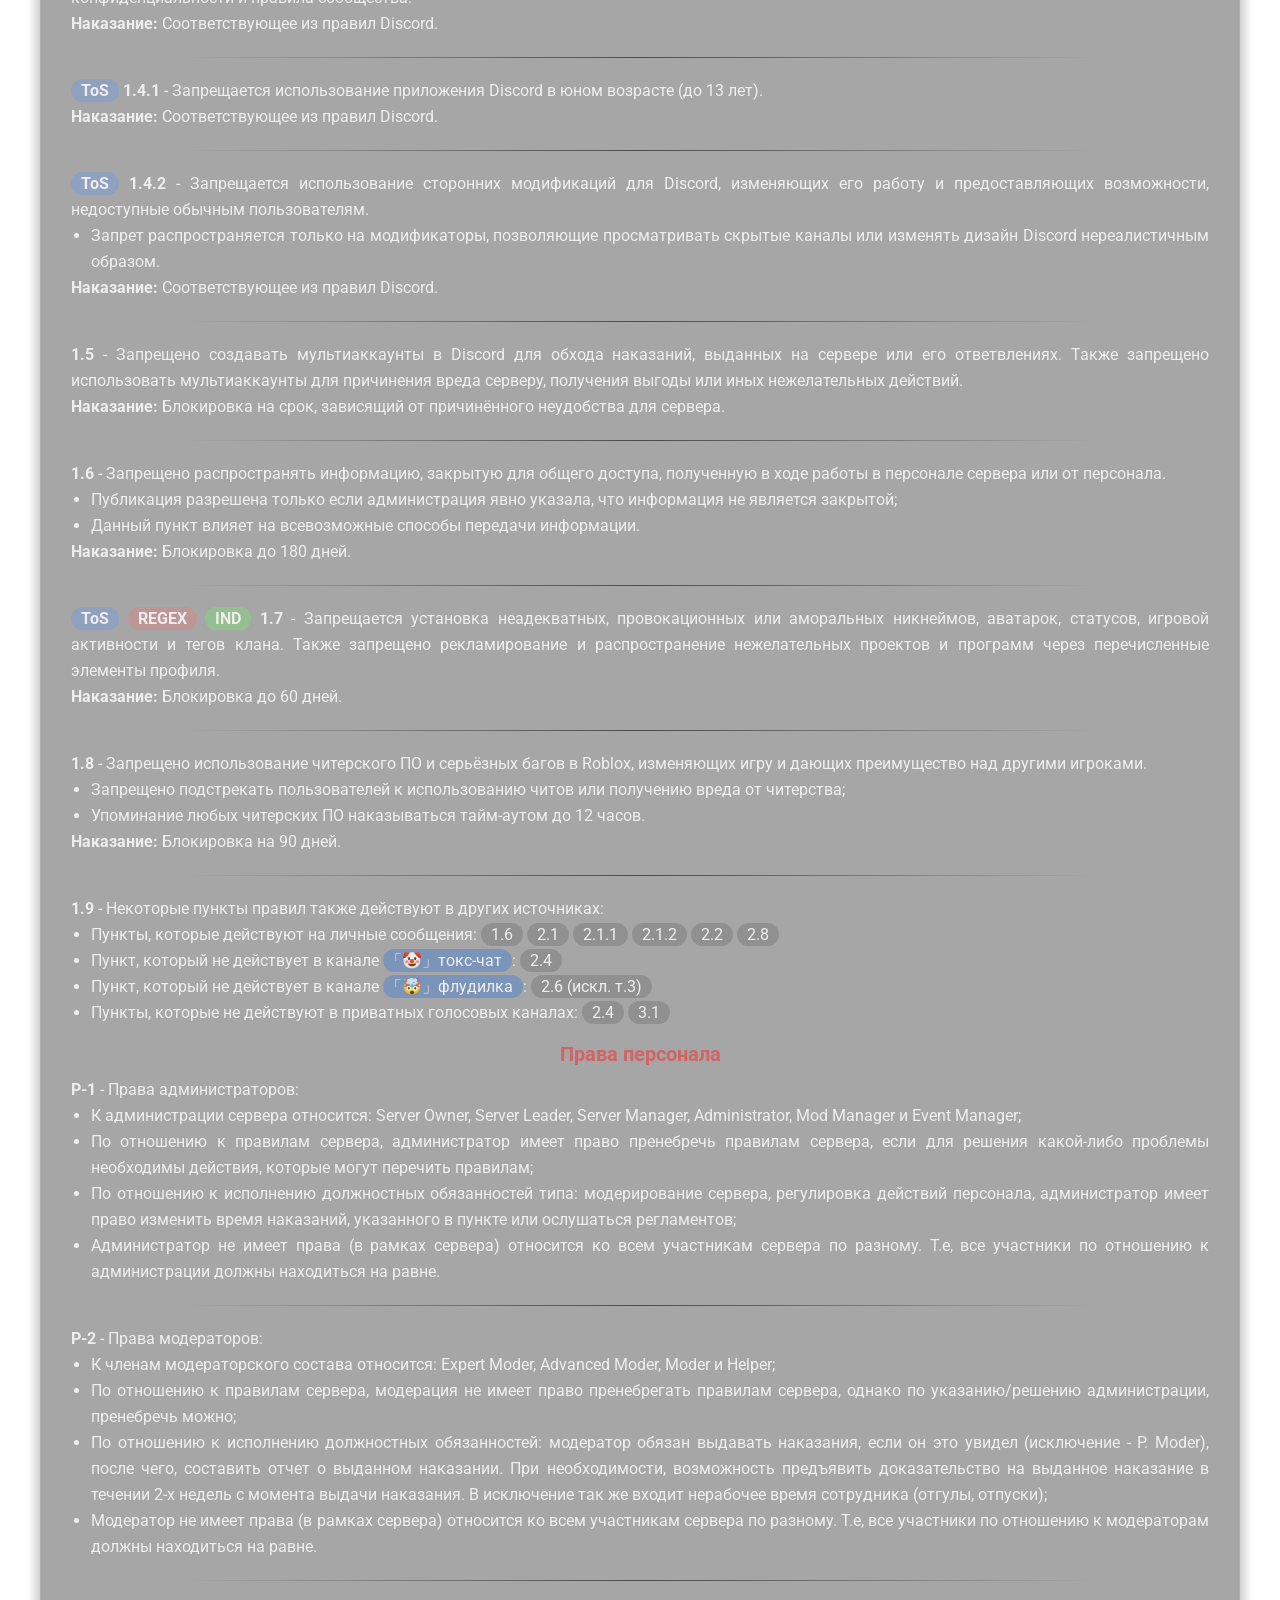
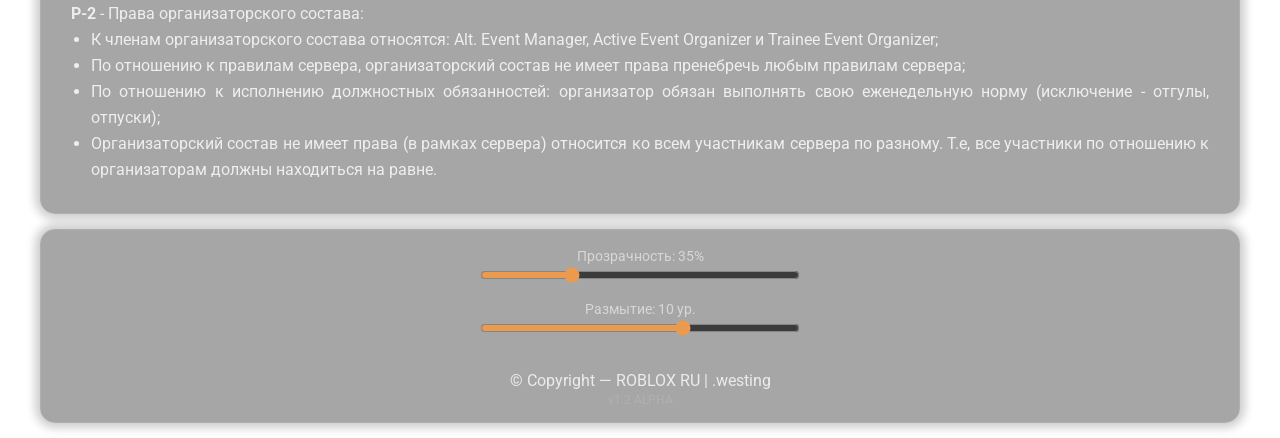
==== commit 1e800a1e: "Add files via upload" ====
--- a/index.html
+++ b/index.html
@@ -17,6 +17,10 @@
 
     <body>
         <video class="background-video" autoplay muted loop playsinline><source src="icons/bg.webm" type="video/mp4"></video>
+
+        <div class="notification hidden" id="notification">
+            <span class="notification-text">???</span>
+        </div>
 
         <div class="header">
             <div class="icon">
@@ -108,19 +112,19 @@
                 </div>
                 <div class="line"></div>
                 <div>
-                    <tag class="TOS">ToS</tag>
+                    <tag class="TOS" id="notif_btn">ToS</tag>
                     <b>1.4</b> - Запрещается нарушать любые правила компании Discord, включая условия предоставления сервисов Discord, политику конфиденциальности и правила сообщества.
                     <br><b>Наказание: </b> Соответствующее из правил Discord.
                 </div>
                 <div class="line"></div>
                 <div>
-                    <tag class="TOS">ToS</tag>
+                    <tag class="TOS" id="notif_btn">ToS</tag>
                     <b>1.4.1</b> - Запрещается использование приложения Discord в юном возрасте (до 13 лет).
                     <br><b>Наказание: </b> Соответствующее из правил Discord.
                 </div>
                 <div class="line"></div>
                 <div>
-                    <tag class="TOS">ToS</tag>
+                    <tag class="TOS" id="notif_btn">ToS</tag>
                     <b>1.4.2</b> - Запрещается использование сторонних модификаций для Discord, изменяющих его работу и предоставляющих возможности, недоступные обычным пользователям.
                     <ul>
                         <li>Запрет распространяется только на модификаторы, позволяющие просматривать скрытые каналы или изменять дизайн Discord нереалистичным образом.</li>
@@ -143,7 +147,7 @@
                 </div>
                 <div class="line"></div>
                 <div>
-                    <tag class="TOS">ToS</tag> <tag class="REGEX">REGEX</tag> <tag class="IND">IND</tag>
+                    <tag class="TOS" id="notif_btn">ToS</tag> <tag class="REGEX" id="notif_btn">REGEX</tag> <tag class="IND" id="notif_btn">IND</tag>
                     <b>1.7</b> - Запрещается установка неадекватных, провокационных или аморальных никнеймов, аватарок, статусов, игровой активности и тегов клана. Также запрещено рекламирование и распространение нежелательных проектов и программ через перечисленные элементы профиля.
                     <br><b>Наказание:</b> Блокировка до 60 дней.
                 </div>
@@ -201,8 +205,8 @@
                 <div>
                     <b>2.1</b> - Запрещена реклама сторонних ресурсов, не связанных с ROBLOX RU.
                     <ul>
-                        <li><tag class="IND">IND</tag> Реклама плейсов из Roblox наказывается тайм-аутом до 12 часов;</li>
-                        <li><tag class="AUTO-MOD">AUTO MOD</tag> Реклама Discord-серверов, сайтов, не имеющих верификацию (неофициальные сайты) наказывается блокировкой до 15 дней;</li>
+                        <li><tag class="IND" id="notif_btn">IND</tag> Реклама плейсов из Roblox наказывается тайм-аутом до 12 часов;</li>
+                        <li><tag class="AUTO-MOD" id="notif_btn">AUTO MOD</tag> Реклама Discord-серверов, сайтов, не имеющих верификацию (неофициальные сайты) наказывается блокировкой до 15 дней;</li>
                         <li>Реклама и распространение любых ПО для устройств наказывается блокировкой до 30 дней.</li>
                     </ul>
                     <b>Наказание:</b> Тайм-аут до 12 часов или блокировка до 30 дней.
@@ -273,10 +277,10 @@
                 <div>
                     <b>2.6</b> - Запрещен спам, флуд, оффтоп и мультипостинг:
                     <ul>
-                        <li><tag class="AUTO-MOD">AUTO MOD</tag> <tag class="RES">RES</tag> Спам — Повторение однотипного сообщения несколько раз (допускается до 4);</li>
-                        <li><tag class="RES">RES</tag> Флуд — Повторение бессмысленных слов в одном сообщении;</li>
-                        <li><tag class="IND-T">IND</tag> Оффтоп — Использование канала не по назначению;</li>
-                        <li><tag class="RES">RES</tag> Мультипостинг — Деление одного предложения на несколько сообщений;</li>
+                        <li><tag class="AUTO-MOD" id="notif_btn">AUTO MOD</tag> <tag class="RES" id="notif_btn">RES</tag> Спам — Повторение однотипного сообщения несколько раз (допускается до 4);</li>
+                        <li><tag class="RES" id="notif_btn">RES</tag> Флуд — Повторение бессмысленных слов в одном сообщении;</li>
+                        <li><tag class="IND-T" id="notif_btn">IND</tag> Оффтоп — Использование канала не по назначению;</li>
+                        <li><tag class="RES" id="notif_btn">RES</tag> Мультипостинг — Деление одного предложения на несколько сообщений;</li>
                         <li>Запрещено злоупотреблять крупными шрифтами (#, ##, ###);</li>
                         <li>Запрещен спам реакциями под сообщениями.</li>
                     </ul>
@@ -322,7 +326,7 @@
                 <div>
                     <b>3.3</b> - Запрещено зазывать пользователей на сторонние ресурсы, не связанные с ROBLOX RU.
                     <ul>
-                        <li><tag class="IND">IND</tag> Реклама плейсов из Roblox наказывается тайм-аутом до 12 часов;</li>
+                        <li><tag class="IND" id="notif_btn">IND</tag> Реклама плейсов из Roblox наказывается тайм-аутом до 12 часов;</li>
                         <li>Реклама Discord-серверов, сайтов, не имеющих верификацию (неофициальные сайты) наказывается блокировкой до 15 дней;</li>
                         <li>Реклама и распространение любых ПО для устройств наказывается блокировкой до 30 дней.</li>
                     </ul>
@@ -391,7 +395,7 @@
                 </div>
                 <div class="line"></div>
                 <div>
-                    <tag class="IND">IND</tag> <b>3.7</b> - Запрещено зазывать пользователей на приватные сервера в Roblox.
+                    <tag class="IND" id="notif_btn">IND</tag> <b>3.7</b> - Запрещено зазывать пользователей на приватные сервера в Roblox.
                     <br><b>Наказание:</b> Тайм-аут до 1 часа.
                 </div>
                 <div class="line"></div>
@@ -409,7 +413,7 @@
                 <div>
                     <b>4.1</b> - Правила публикации отзывов:
                     <ul>
-                        <li><tag class="IND">IND</tag> Отзыв должен содержать только один тег со звездами.</li>
+                        <li><tag class="IND" id="notif_btn">IND</tag> Отзыв должен содержать только один тег со звездами.</li>
                         <li>Разрешается создавать отзывы только о персонале сервера и о самом сервере.</li>
                         <li>Отзыв должен содержать хотя бы малейшую информацию поставленных звезд.</li>
                     </ul>
@@ -431,7 +435,7 @@
                         <li>Запрещено использование багов или других ошибок для получения выгоды для себя, других пользователей или вреду участникам/серверу/экономики.</li>
                         <li>Запрещено использование твинк-аккаунтов.</li>
                         <li>Запрещено использовать посторонние ПО, макросы, карты, автокликеры и др. для автоматизации процесса игры или нанесения вреда участникам/серверу/экономике.</li>
-                        <li><tag class="IND">IND</tag> Создание помех или неудоств во время игры в экономику будет наказываться тайм-аутом до 3 часов.</li>
+                        <li><tag class="IND" id="notif_btn">IND</tag> Создание помех или неудоств во время игры в экономику будет наказываться тайм-аутом до 3 часов.</li>
                     </ul>
                     <b>Наказание:</b> Тайм-аут до 3 часов или блокировка до 7 дней.
                 </div>
@@ -446,7 +450,7 @@
                 <input type="range" id="blur_slider" min="1" max="15" step="1" value="10">
             </div>
             <span class="author">© Copyright — ROBLOX RU | .westing</span>
-            <span class="version">v1.1 ALPHA</span>
+            <span class="version">v1.2 ALPHA</span>
         </div>
 
         <script src="scripts/rules.js"></script>
--- a/styles/rules.css
+++ b/styles/rules.css
@@ -34,6 +34,54 @@
     z-index: -1;
 }
 
+/* -------------------- NOTIFICATION */
+.notification {
+    position: fixed;
+    min-width: 200px;
+    text-align: center;
+    color: rgba(255,255,255,0.5);
+    top: 50px;
+    left: 50%;
+    padding: 15px 30px;
+    transform: translateX(-50%);
+    background: rgb(15, 15, 15);
+    box-shadow: 0 0 20px 10px rgba(0,0,0,0.4);
+    border: 1px solid var(--border);
+    border-radius: 15px;
+    opacity: 0;
+    cursor: pointer;
+    pointer-events: none;
+    user-select: none;
+    visibility: hidden;
+    transition: opacity 1s ease, visibility 1s ease;
+    z-index: 10;
+}
+
+@media (max-width: 960px) {
+    .notification {
+        top: 20px;
+        border-radius: 0;
+        border: 0 solid var(--border);
+        width: 100%;
+    }
+}
+
+.notification.visible {
+    opacity: 1;
+    visibility: visible;
+    pointer-events: auto;
+    transform: translateX(-50%) translateY(0);
+    transition: opacity 0.3s ease, visibility 0s;
+}
+
+.notification.hidden {
+    transform: translateX(-50%) translateY(-20px);
+}
+
+.notification-text {
+    display: flex;
+}
+
 ch-dsgn {
     background: rgb(39, 116, 231, 0.4);
     padding-right: 10px;
@@ -56,32 +104,6 @@
     padding: 2px 10px;
     border-radius: 90px;
     font-weight: 700;
-}
-
-tag::after {
-    font-weight: 400;
-    content: var(--tt-text, ''); 
-    position: absolute;
-    padding: 15px;
-    left: 100%;
-    top: 50%;
-    width: 500px;
-    transform: translateY(-50%) translateX(8px);
-    background: rgb(15, 15, 15);
-    border: 1px solid var(--border);
-    border-radius: 15px;
-    line-height: 1.15;
-    pointer-events: none;
-    opacity: 0;
-    visibility: hidden;
-    box-shadow: 0 0 15px 5px rgba(0,0,0,0.6);
-    transition: all 0.3s ease;
-    z-index: 2;
-}
-
-tag:hover::after {
-  opacity: 1;
-  visibility: visible;
 }
 
 tag.IND {
@@ -388,6 +410,12 @@
     scale: 1.05;
 }
 
+.rules-btns button.active {
+    cursor: not-allowed;
+    background: linear-gradient(135deg, var(--bg) 55%, rgba(236, 154, 78, 0.1) 100%);
+    background-clip: padding-box;
+}
+
 /* -------------------- RULES INFO */
 .rules-info {
     display: flex;
@@ -493,11 +521,6 @@
     }
 }
 
-.rules-btns button.active {
-    cursor: not-allowed;
-    background: linear-gradient(135deg, var(--bg) 55%, rgba(236, 154, 78, 0.1) 100%);
-}
-
 /* -------------------- FOOTER */
 
 .footer {
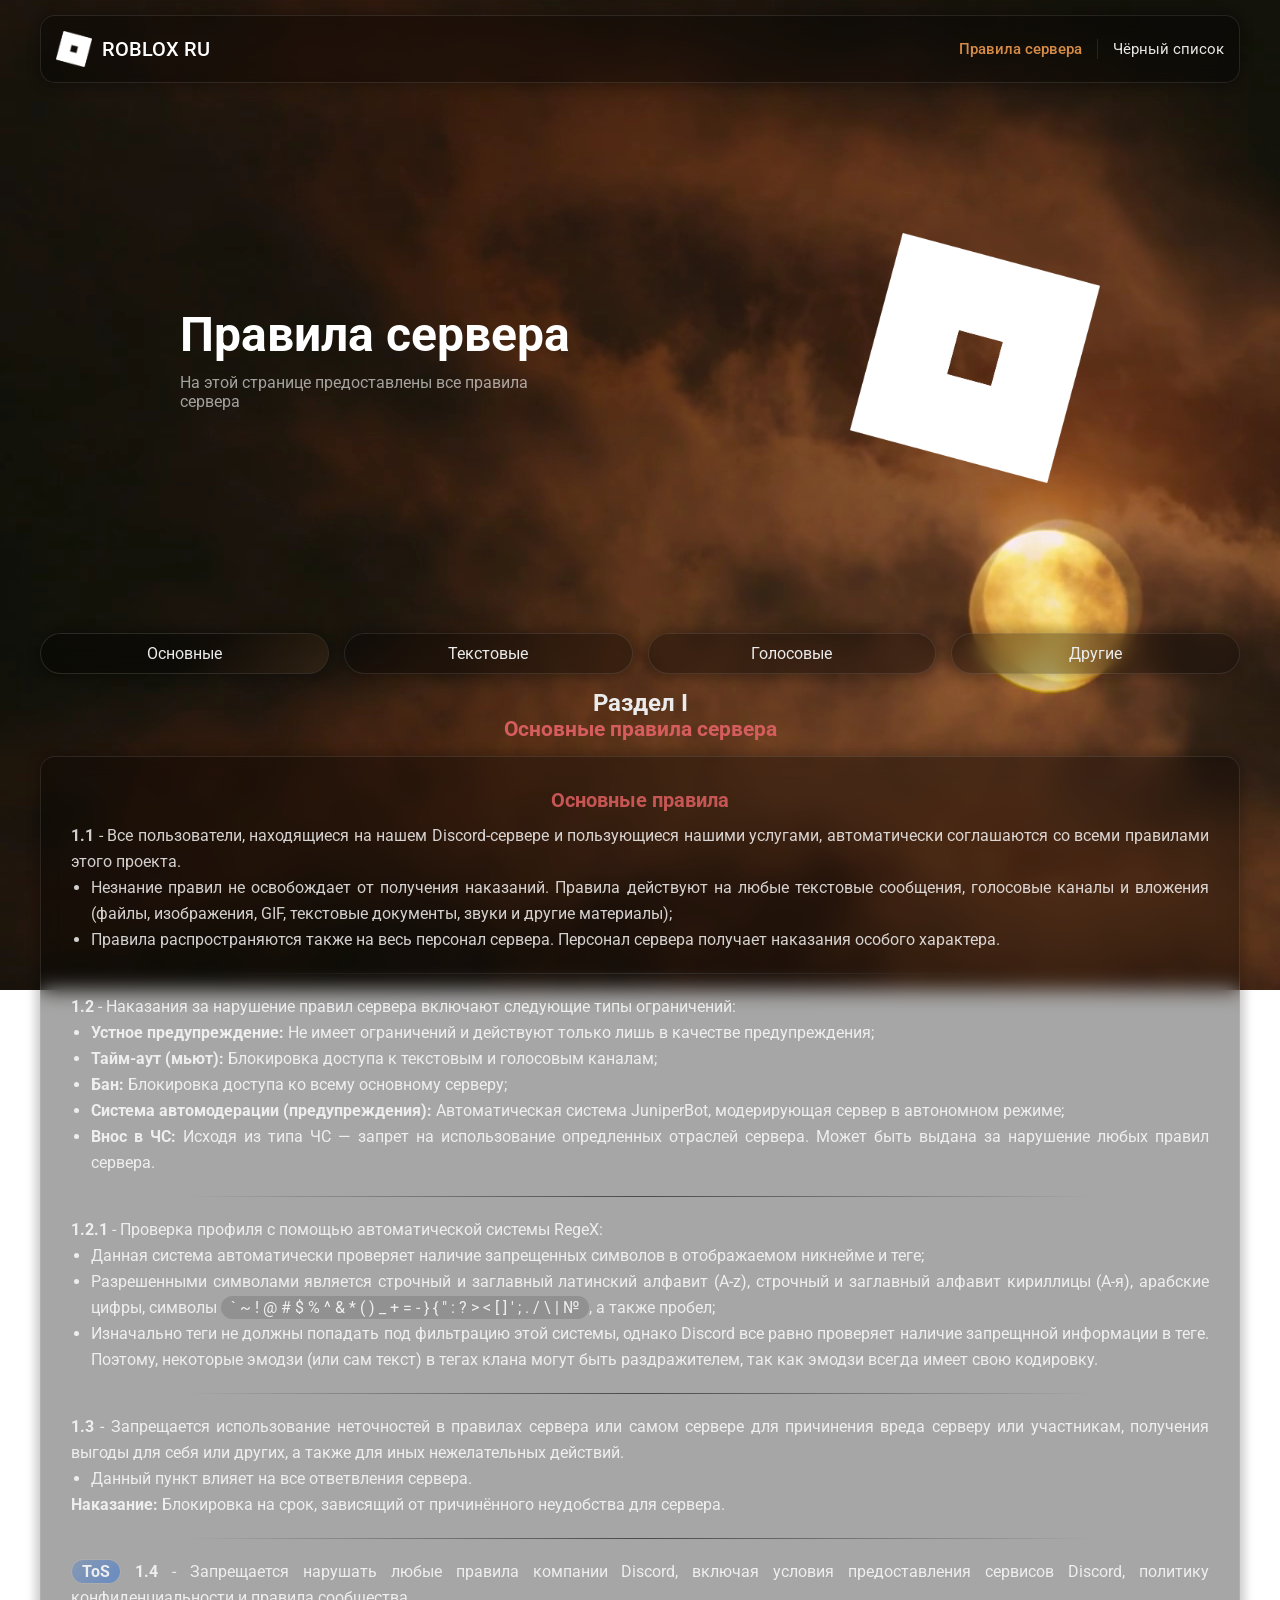
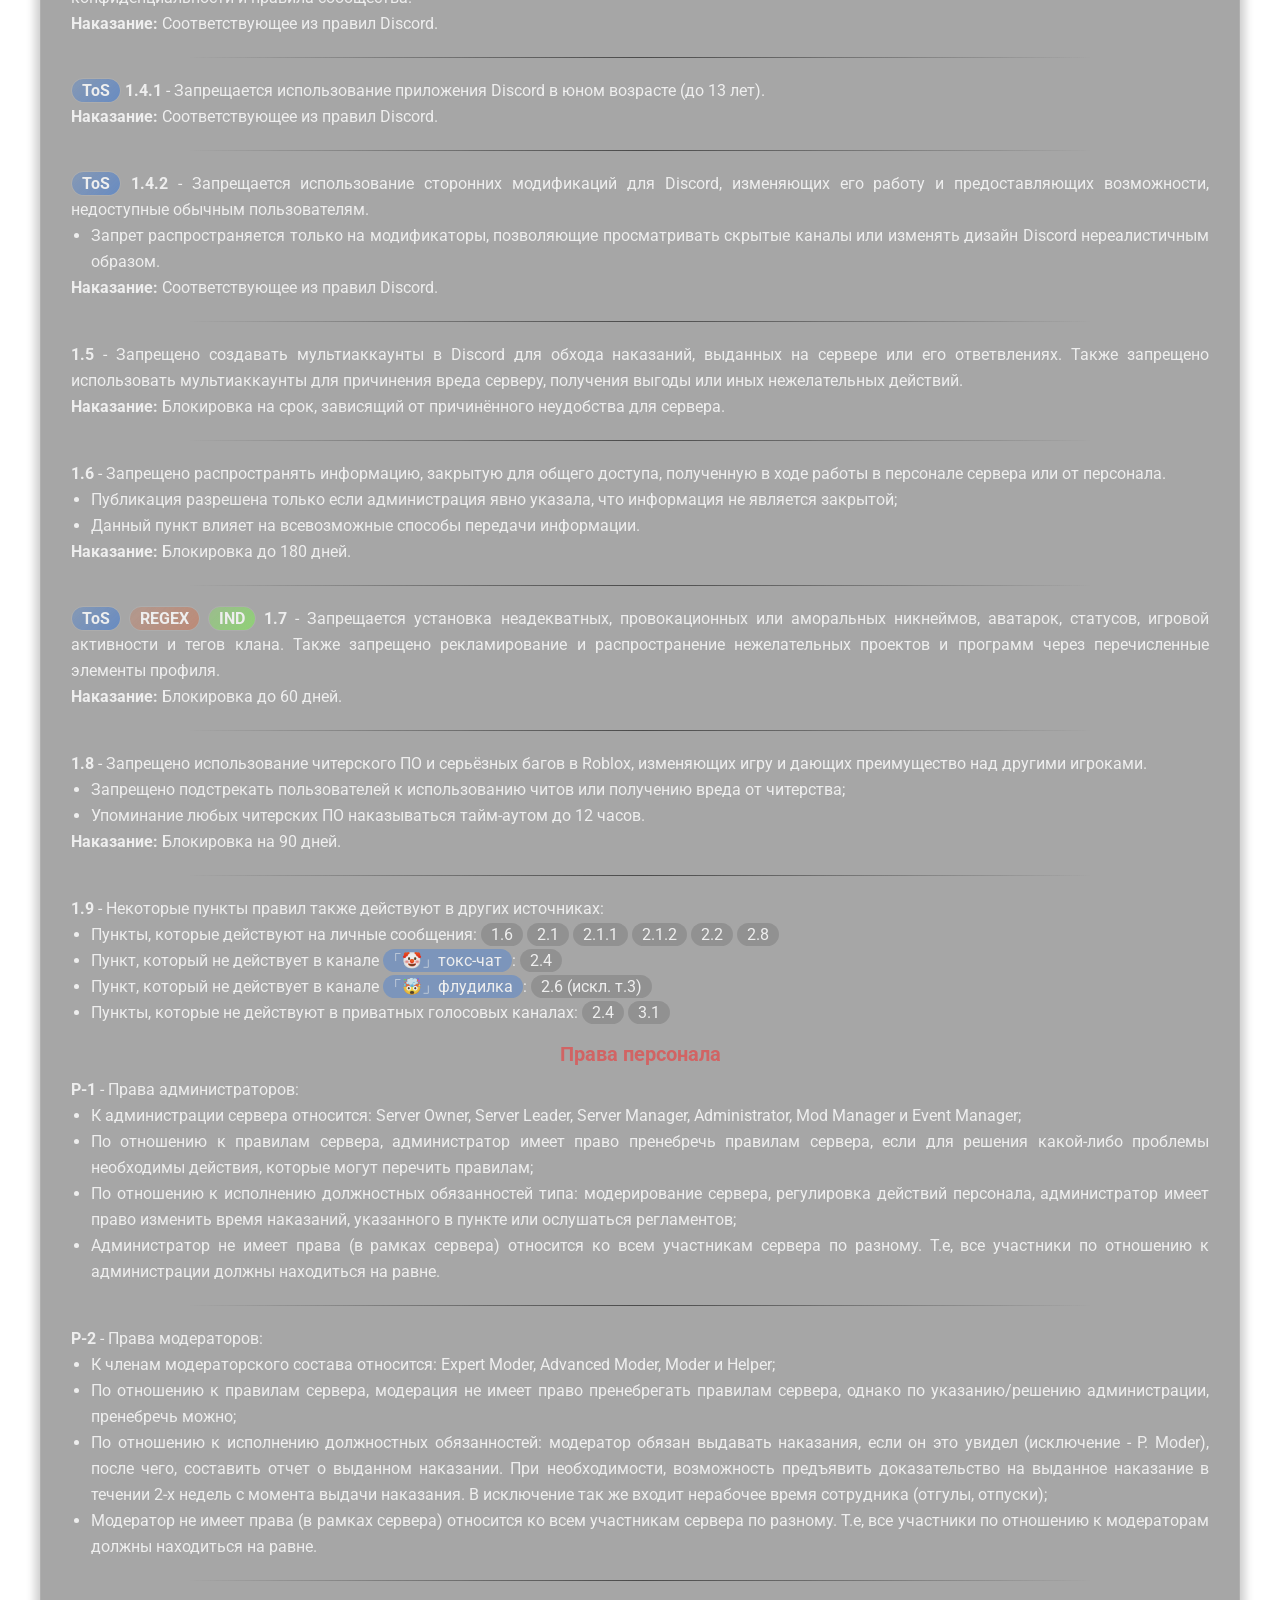
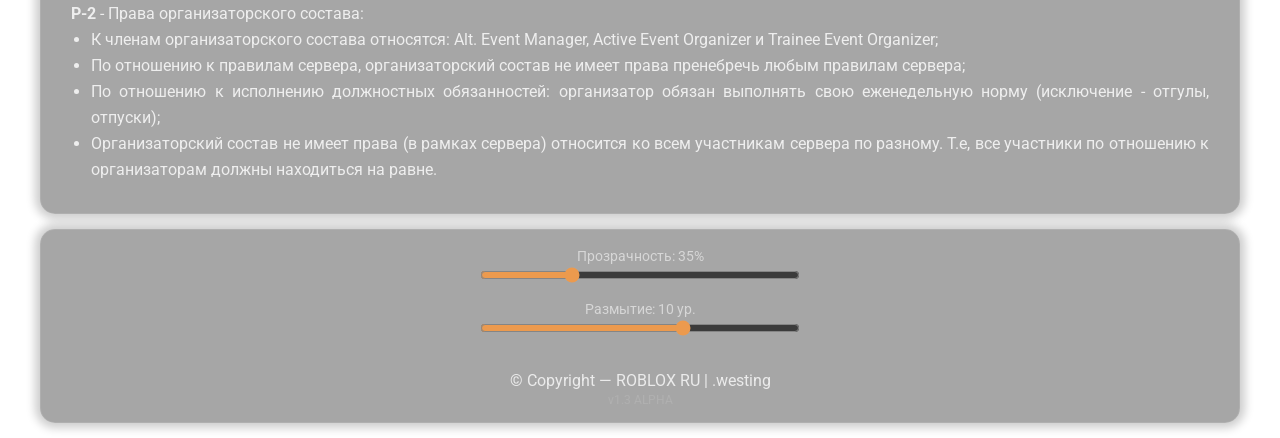
==== commit 7d872a41: "Add files via upload" ====
--- a/index.html
+++ b/index.html
@@ -33,20 +33,22 @@
                 <div class="line"></div>
                 <a href="blacklist.html">Чёрный список</a>
             </div>
+
             <div class="dropdown">
-                <button id="dropdown-btn" class="dropdown-btn">
+                <button
+                    id="dropdown-btn"
+                    class="dropdown-btn"
+                    aria-expanded="false"
+                    aria-label="Открыть меню"
+                >
                     <div class="bars">
                         <div class="bar" id="one"></div>
                         <div class="bar" id="two"></div>
                         <div class="bar" id="three"></div>
                     </div>
                 </button>
-                <div class="dropdown-content" id="dropdown-menu" aria-hidden="true">
-                    <a class="active">Правила сервера</a>
-                    <div class="line"></div>
-                    <a href="blacklist.html">Чёрный список</a>
-                </div>
-            </div>
+            </div>
+        </div>
         </div>
 
         <div class="welcome">
@@ -450,7 +452,7 @@
                 <input type="range" id="blur_slider" min="1" max="15" step="1" value="10">
             </div>
             <span class="author">© Copyright — ROBLOX RU | .westing</span>
-            <span class="version">v1.2 ALPHA</span>
+            <span class="version">v1.3 ALPHA</span>
         </div>
 
         <script src="scripts/rules.js"></script>
--- a/styles/rules.css
+++ b/styles/rules.css
@@ -27,7 +27,7 @@
     position: fixed;
     top: 50%;
     left: 50%;
-    min-width: 100%;
+    min-width: 101%;
     min-height: 100vh;
     object-fit: cover;
     transform: translate(-50%, -50%);
@@ -98,7 +98,6 @@
 }
 
 tag {
-    position: relative;
     cursor: pointer;
     user-select: none;
     padding: 2px 10px;
@@ -107,27 +106,45 @@
 }
 
 tag.IND {
-    background: rgba(113, 245, 101, 0.4);
+    background: linear-gradient(135deg, rgba(120, 255, 67, 0.3) 0%, rgba(120, 255, 67, 0.6) 100%);
+    backdrop-filter: blur(var(--blur));
+    background-clip: padding-box;
+    border: 1px solid var(--border);
 }
 
 tag.IND-T {
-    background: rgba(245, 231, 101, 0.4);
+    background: linear-gradient(135deg, rgba(241, 187, 69, 0.3) 0%, rgba(241, 187, 69, 0.6) 100%);
+    backdrop-filter: blur(var(--blur));
+    background-clip: padding-box;
+    border: 1px solid var(--border);
 }
 
 tag.RES {
-    background: rgba(245, 101, 101, 0.4);
+    background: linear-gradient(135deg, rgba(224, 76, 76, 0.3) 0%, rgba(224, 76, 76, 0.6) 100%);
+    backdrop-filter: blur(var(--blur));
+    background-clip: padding-box;
+    border: 1px solid var(--border);
 }
 
 tag.TOS {
-    background: rgba(101, 152, 245, 0.4);
+    background: linear-gradient(135deg, rgba(37, 111, 223, 0.3) 0%, rgba(37, 111, 223, 0.6) 100%);
+    backdrop-filter: blur(var(--blur));
+    background-clip: padding-box;
+    border: 1px solid var(--border);
 }
 
 tag.AUTO-MOD {
-    background: rgba(237, 120, 241, 0.4);
+    background: linear-gradient(135deg, rgba(168, 69, 207, 0.3) 0%, rgba(168, 69, 207, 0.6) 100%);
+    backdrop-filter: blur(var(--blur));
+    background-clip: padding-box;
+    border: 1px solid var(--border);
 }
 
 tag.REGEX {
-    background: rgba(241, 120, 120, 0.4);
+    background: linear-gradient(135deg, rgba(212, 110, 70, 0.3) 0%, rgba(212, 110, 70, 0.6) 100%);
+    backdrop-filter: blur(var(--blur));
+    background-clip: padding-box;
+    border: 1px solid var(--border);
 }
 
 /* -------------------- HEADER */
@@ -152,12 +169,6 @@
     }
 }
 
-@media (max-width: 640px) {
-    .header .icon span {
-        display: none;
-    }
-}
-
 .header .icon {
     display: flex;
     align-items: center;
@@ -175,6 +186,7 @@
     display: flex;
     align-items: center;
     gap: 15px;
+    user-select: none;
 }
 
 .btns a.active {
@@ -203,47 +215,31 @@
     background: var(--border);
 }
 
-.btns img {
-    cursor: pointer;
-    display: block;
-    transition: transform 0.7s ease-in-out;
-    opacity: 0.5;
-}
-
-.btns img:hover {
-  transform: rotate(-180deg);
-}
-
 .header .dropdown {
+    display: none;
     position: relative;
-    display: none;
     width: 32px;
     height: 32px;
-}
-
-@media (max-width: 640px) {
-    .header .dropdown {
-        display: inline-block;
-    }
-    .header .btns {
-        display: none;
-    }
-}
-
-.header .dropdown:hover .bars #one {
-    width: 75%;
-}
-
-.header .dropdown:hover .bars #two {
-    width: 100%;
-}
-
-.header .dropdown:hover .bars #three {
-    width: 50%;
+    flex-shrink: 0;
+    z-index: 2;
+}
+
+.header .dropdown .dropdown-btn {
+    display: flex;
+    justify-content: center;
+    align-items: center;
+    width: 100%;
+    height: 100%;
+    padding: 0;
+    border: none;
+    outline: none;
+    box-shadow: none;
+    background: transparent;
+    cursor: pointer;
+    -webkit-tap-highlight-color: transparent;
 }
 
 .header .dropdown .bars {
-    position: relative;
     display: flex;
     flex-direction: column;
     justify-content: center;
@@ -255,66 +251,135 @@
 
 .header .dropdown .bars .bar {
     display: block;
+    width: 100%;
+    height: 3px;
     background: var(--custom);
     border-radius: 90px;
-    width: 100%;
-    height: 4px;
-    transition: all 0.3s ease;
-}
-
-.bars #one {
-    width: 100%;
-}
-
-.bars #two {
+    transition: width 0.3s ease, transform 0.3s ease, opacity 0.2s ease;
+    transform-origin: center;
+}
+
+.header .dropdown .bars #one {
+    width: 100%;
+}
+
+.header .dropdown .bars #two {
     width: 50%;
 }
 
-.bars #three {
+.header .dropdown .bars #three {
     width: 75%;
 }
 
-.header .dropdown .dropdown-btn {
-    display: flex;
-    justify-content: center;
-    background: rgba(0, 0, 0, 0);
-    height: 100%;
-    width: 100%;
-    border: none;
-    cursor: pointer;
-    border-radius: 4px;
-}
-
-.header .dropdown-content {
-    display: none;
-    position: absolute;
-    margin-top: 10px;
-    top: 100%;
-    right: 0;
-    min-width: 180px;
-    background: rgb(15, 15, 15);
-    box-shadow: 0 0 10px 5px rgba(0,0,0,0.2);
-    backdrop-filter: blur(var(--blur));
-    border: 1px solid var(--border);
-    border-radius: 15px;
-    z-index: 3;
-}
-
-.header .dropdown-content .line {
-    display: block;
-    background: var(--gray);
-    width: 100%;
-    height: 1px;
-}
-
-.header .dropdown.open .dropdown-content {
-    display: block;
-}
-
-.header .dropdown-content a {
-    display: block;
-    text-decoration: none;
-    padding: 15px;
+@media (min-width: 641px) {
+    .header .dropdown:hover .bars #one {
+        width: 75%;
+    }
+
+    .header .dropdown:hover .bars #two {
+        width: 100%;
+    }
+
+    .header .dropdown:hover .bars #three {
+        width: 50%;
+    }
+}
+
+@media (max-width: 640px) {
+    .header {
+        display: grid;
+        grid-template-columns: 1fr auto;
+        grid-template-rows: auto auto;
+        align-items: center;
+        width: 95%;
+        height: auto;
+        min-height: 0;
+        box-sizing: border-box;
+    }
+
+    .header .icon {
+        grid-column: 1;
+        grid-row: 1;
+    }
+
+    .header .dropdown {
+        display: block;
+        grid-column: 2;
+        grid-row: 1;
+    }
+
+    .header .btns {
+        grid-column: 1 / -1;
+        grid-row: 2;
+        display: flex;
+        flex-direction: column;
+        justify-content: center;
+        align-items: center;
+        gap: 20px;
+        width: 100%;
+        max-height: 0;
+        margin: 0;
+        padding: 0;
+        overflow: hidden;
+        opacity: 0;
+        box-sizing: border-box;
+        background: transparent;
+        border: none;
+        box-shadow: none;
+        transition: max-height 0.35s ease, opacity 0.25s ease, padding 0.35s ease;
+    }
+
+    .header.mobile-menu-open .btns {
+        max-height: 200px;
+        padding-top: 25px;
+        opacity: 1;
+    }
+
+    .header .btns a {
+        display: block;
+        width: fit-content;
+        padding: 10px 20px;
+        text-align: center;
+        text-decoration: none;
+        background: transparent;
+        border: none;
+        box-shadow: none;
+        font-size: 18px;
+        -webkit-tap-highlight-color: transparent;
+    }
+
+    .header .btns .line {
+        display: block;
+        width: 60%;
+        height: 1px;
+        background: var(--gray);
+    }
+
+    .header .dropdown .dropdown-btn,
+    .header .dropdown .dropdown-btn:hover,
+    .header .dropdown .dropdown-btn:focus,
+    .header .dropdown .dropdown-btn:active {
+        background: transparent !important;
+        background-color: transparent !important;
+        border: none !important;
+        outline: none !important;
+        box-shadow: none !important;
+    }
+
+    .header .dropdown.open .bars #one {
+        width: 100%;
+        transform: translateY(10px) rotate(45deg);
+    }
+
+    .header .dropdown.open .bars #two {
+        opacity: 0;
+        transform: scaleX(0);
+    }
+
+    .header .dropdown.open .bars #three {
+        width: 100%;
+        transform: translateY(-10px) rotate(-45deg);
+    }
 }
 
 /* -------------------- WELCOME */
@@ -368,7 +433,7 @@
 
 @media (max-width: 480px) {
     .welcome .icon {
-        transform: scale(0.8);
+        transform: scale(0.6);
     }
 }
 
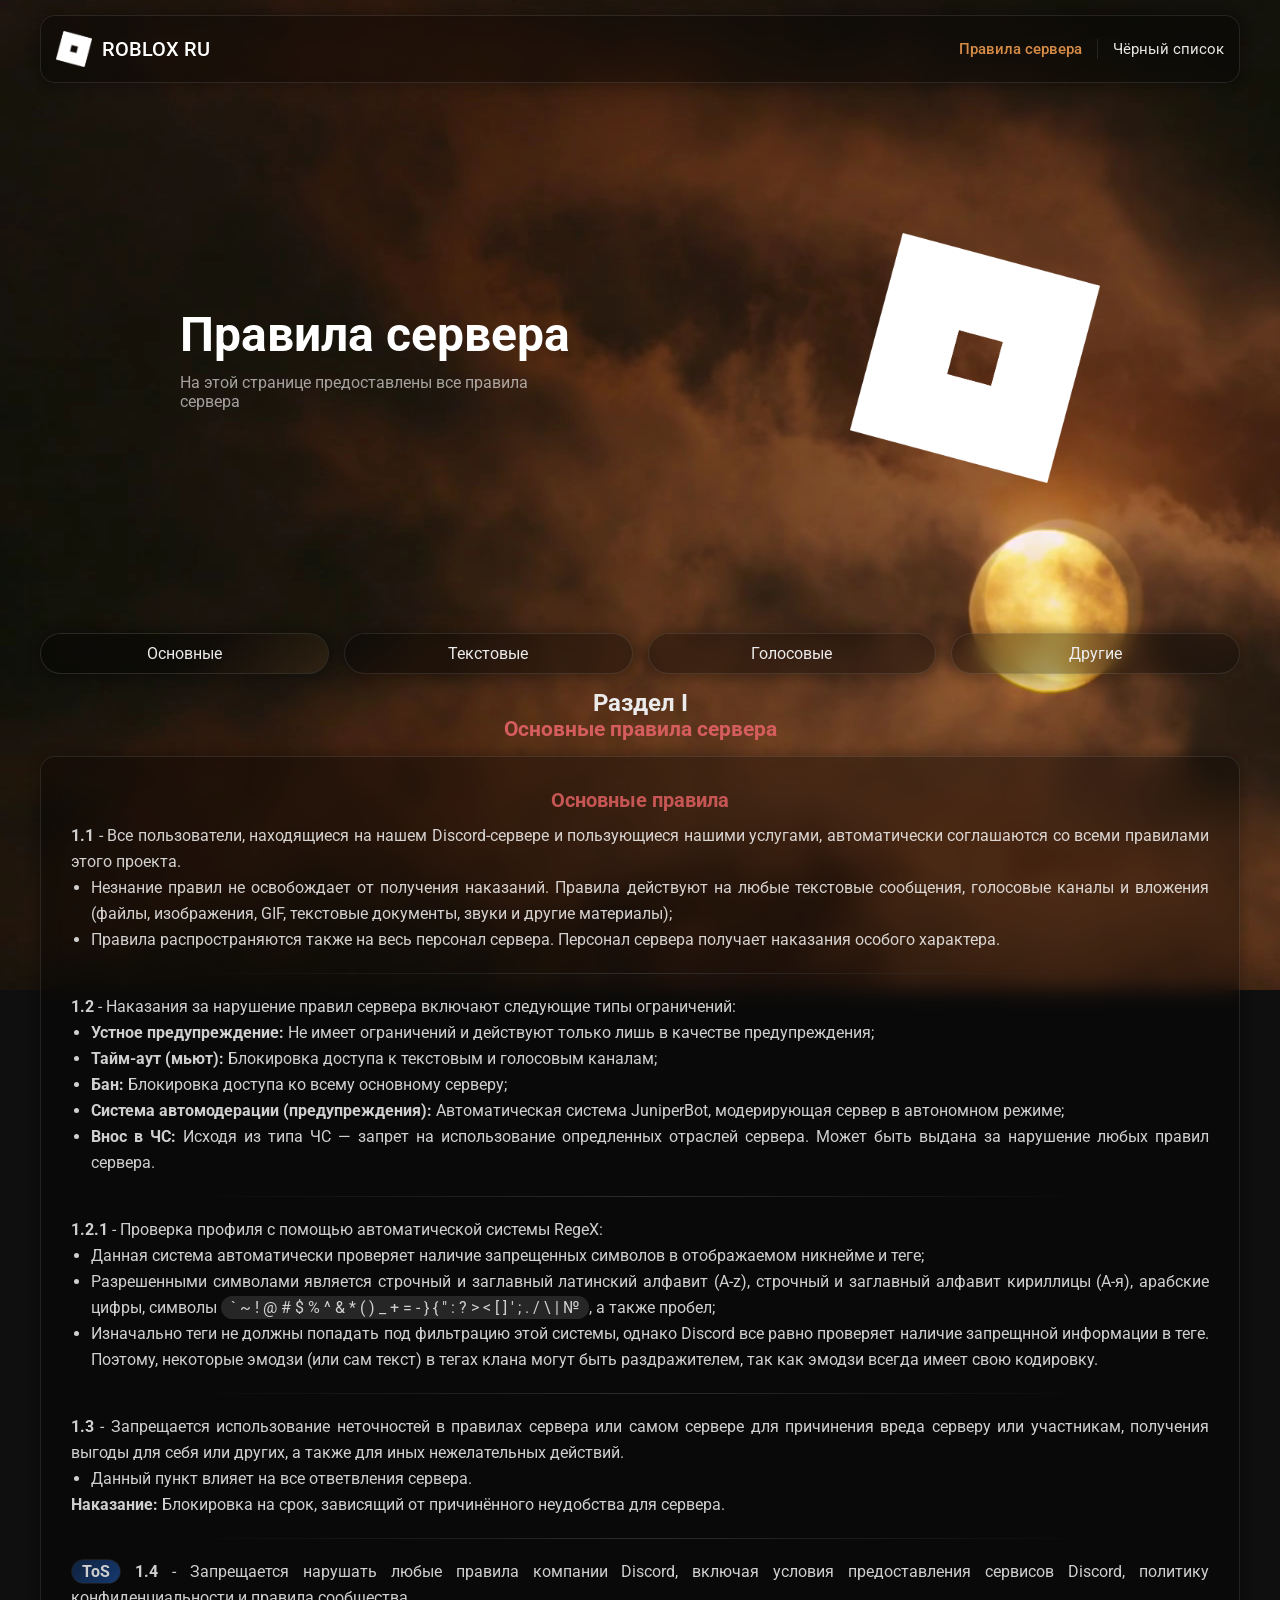
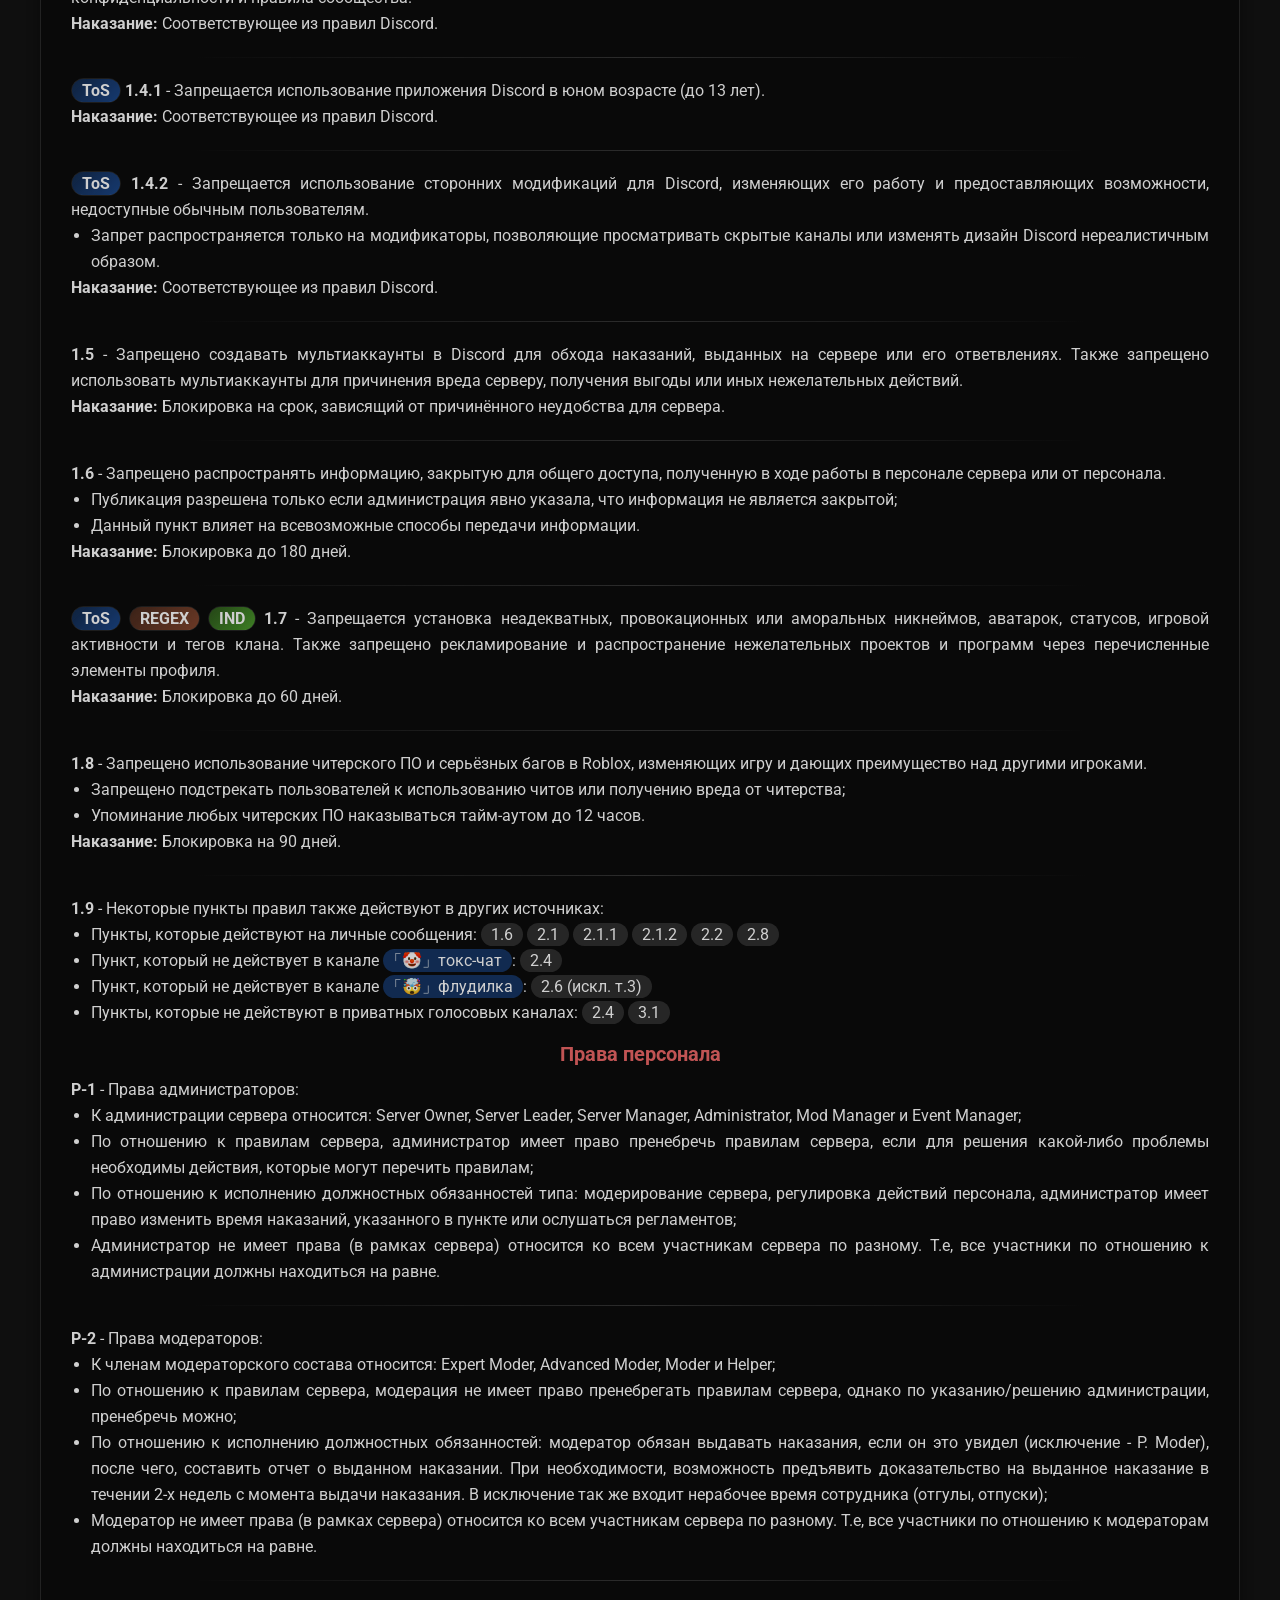
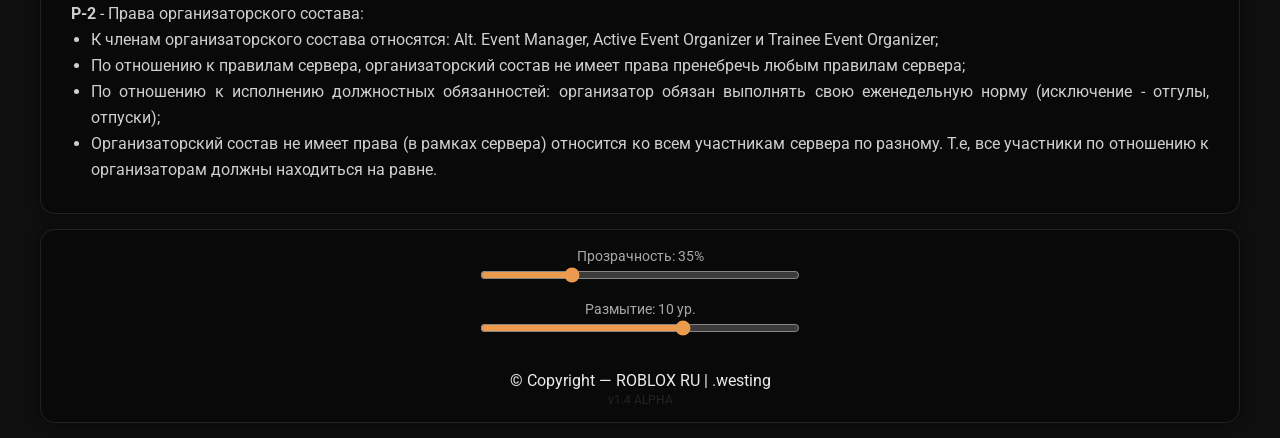
==== commit dcfdb4d0: "Add files via upload" ====
--- a/index.html
+++ b/index.html
@@ -16,6 +16,11 @@
     </head>
 
     <body>
+        <div id="loader" class="loader-overlay">
+            <div class="loader-spinner"></div>
+            <p>Загрузка страницы...</p>
+            <button id="skip-loader" class="skip-btn" type="button">Пропустить</button>
+        </div>
         <video class="background-video" autoplay muted loop playsinline><source src="icons/bg.webm" type="video/mp4"></video>
 
         <div class="notification hidden" id="notification">
@@ -35,12 +40,7 @@
             </div>
 
             <div class="dropdown">
-                <button
-                    id="dropdown-btn"
-                    class="dropdown-btn"
-                    aria-expanded="false"
-                    aria-label="Открыть меню"
-                >
+                <button id="dropdown-btn" class="dropdown-btn" aria-expanded="false" aria-label="Открыть меню">
                     <div class="bars">
                         <div class="bar" id="one"></div>
                         <div class="bar" id="two"></div>
@@ -452,7 +452,7 @@
                 <input type="range" id="blur_slider" min="1" max="15" step="1" value="10">
             </div>
             <span class="author">© Copyright — ROBLOX RU | .westing</span>
-            <span class="version">v1.3 ALPHA</span>
+            <span class="version">v1.4 ALPHA</span>
         </div>
 
         <script src="scripts/rules.js"></script>
--- a/styles/rules.css
+++ b/styles/rules.css
@@ -20,6 +20,61 @@
     display: flow-root;
     min-height: 100vh;
     overflow-x: hidden;
+    background: rgba(15,15,15);
+    z-index: -2;
+}
+
+.loader-overlay {
+    position: fixed;
+    display: flex;
+    flex-direction: column;
+    justify-content: center;
+    align-items: center;
+    gap: 15px;
+    top: 0;
+    left: 0;
+    width: 100%;
+    height: 100%;
+    background: rgb(15, 15, 15);
+    z-index: 9999;
+}
+
+.loader-spinner {
+    width: 40px;
+    height: 40px;
+    border: 4px solid var(--border);
+    border-top: 4px solid var(--custom);
+    border-radius: 50%;
+    animation: spin 1s linear infinite;
+}
+
+.loader-overlay p {
+    color: var(--white);
+}
+
+@keyframes spin {
+    0% { transform: rotate(0deg); }
+    100% { transform: rotate(360deg); }
+}
+
+.loader-overlay.hidden {
+    opacity: 0;
+    transition: opacity 0.5s ease-out;
+    pointer-events: none;
+}
+
+.skip-btn {
+    margin-top: 20px;
+    padding: 10px 20px;
+    background: rgba(236, 154, 78, 0.5);
+    border: 1px solid var(--border);
+    border-radius: 6px;
+    cursor: pointer;
+    transition: scale 0.3s ease;
+}
+
+.skip-btn:hover {
+    scale: 1.1;
 }
 
 .background-video {
@@ -39,7 +94,6 @@
     position: fixed;
     min-width: 200px;
     text-align: center;
-    color: rgba(255,255,255,0.5);
     top: 50px;
     left: 50%;
     padding: 15px 30px;
@@ -80,6 +134,7 @@
 
 .notification-text {
     display: flex;
+    color: var(--white);
 }
 
 ch-dsgn {
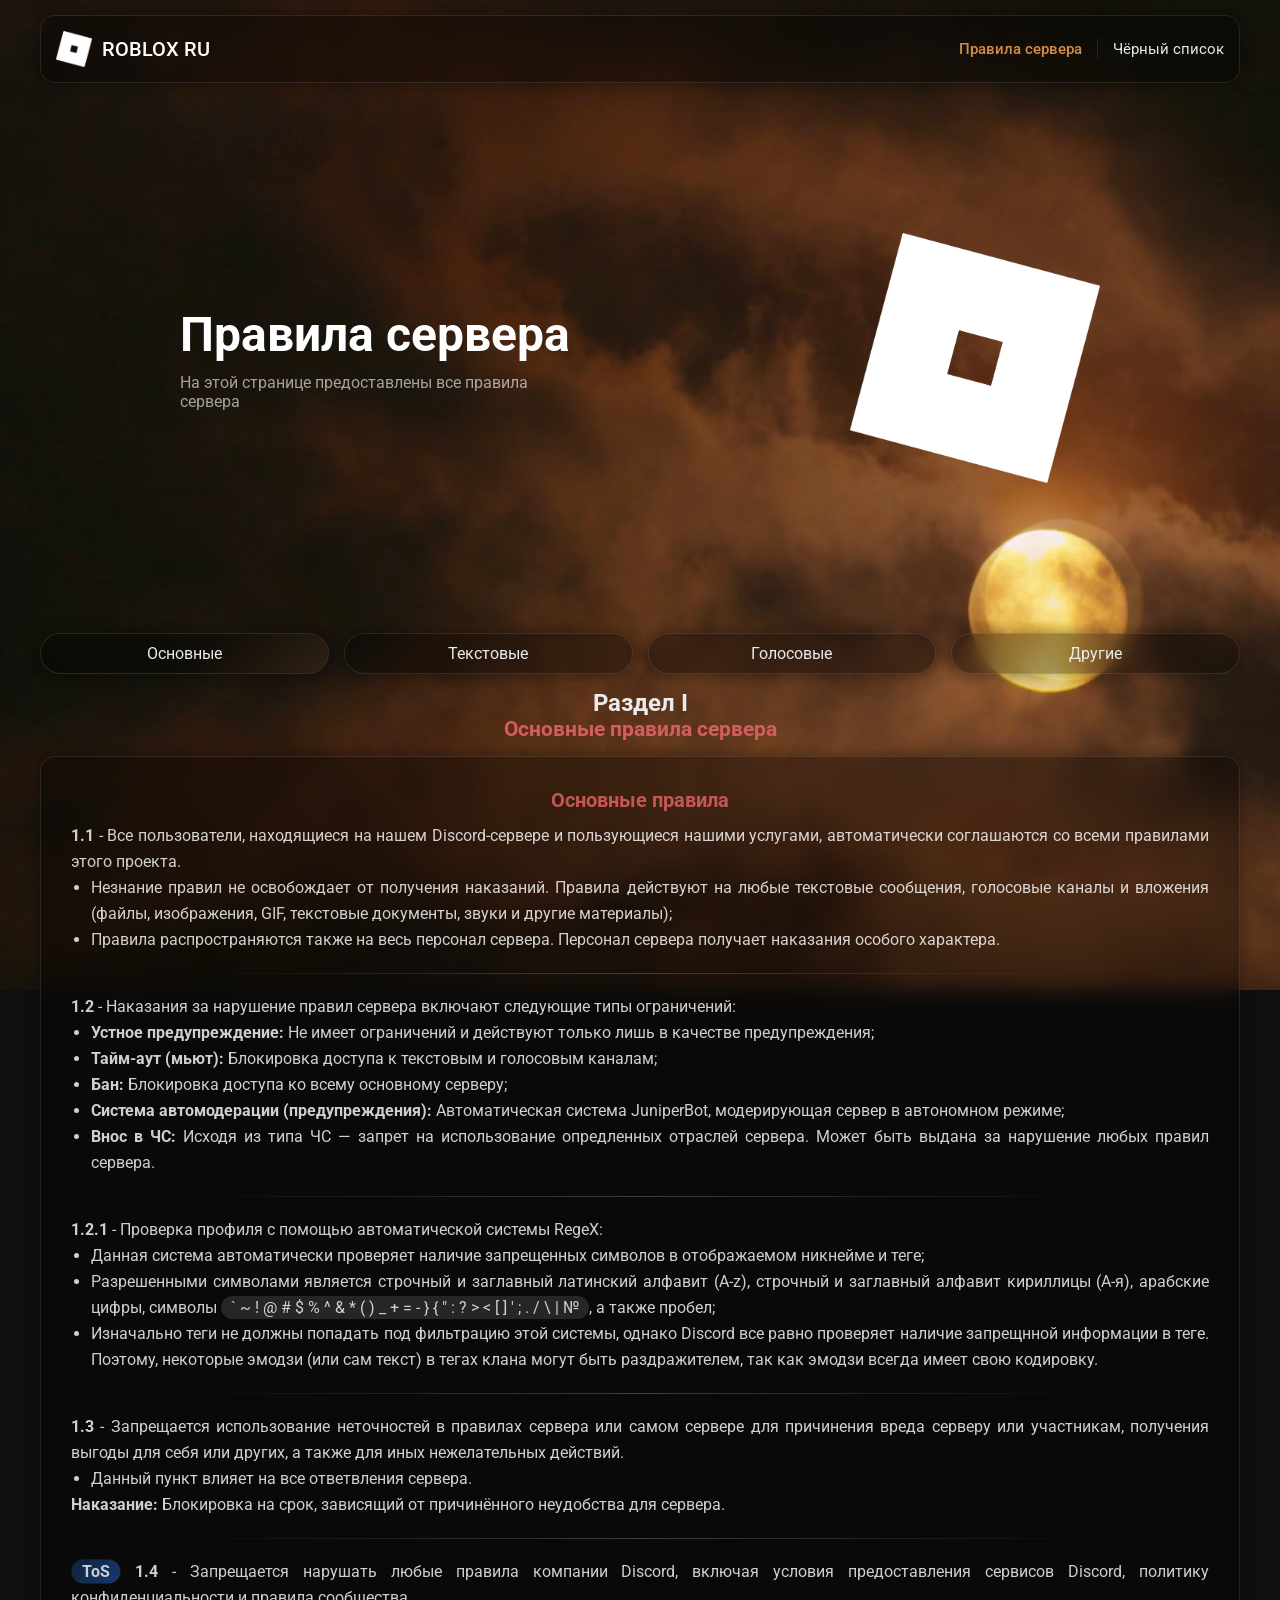
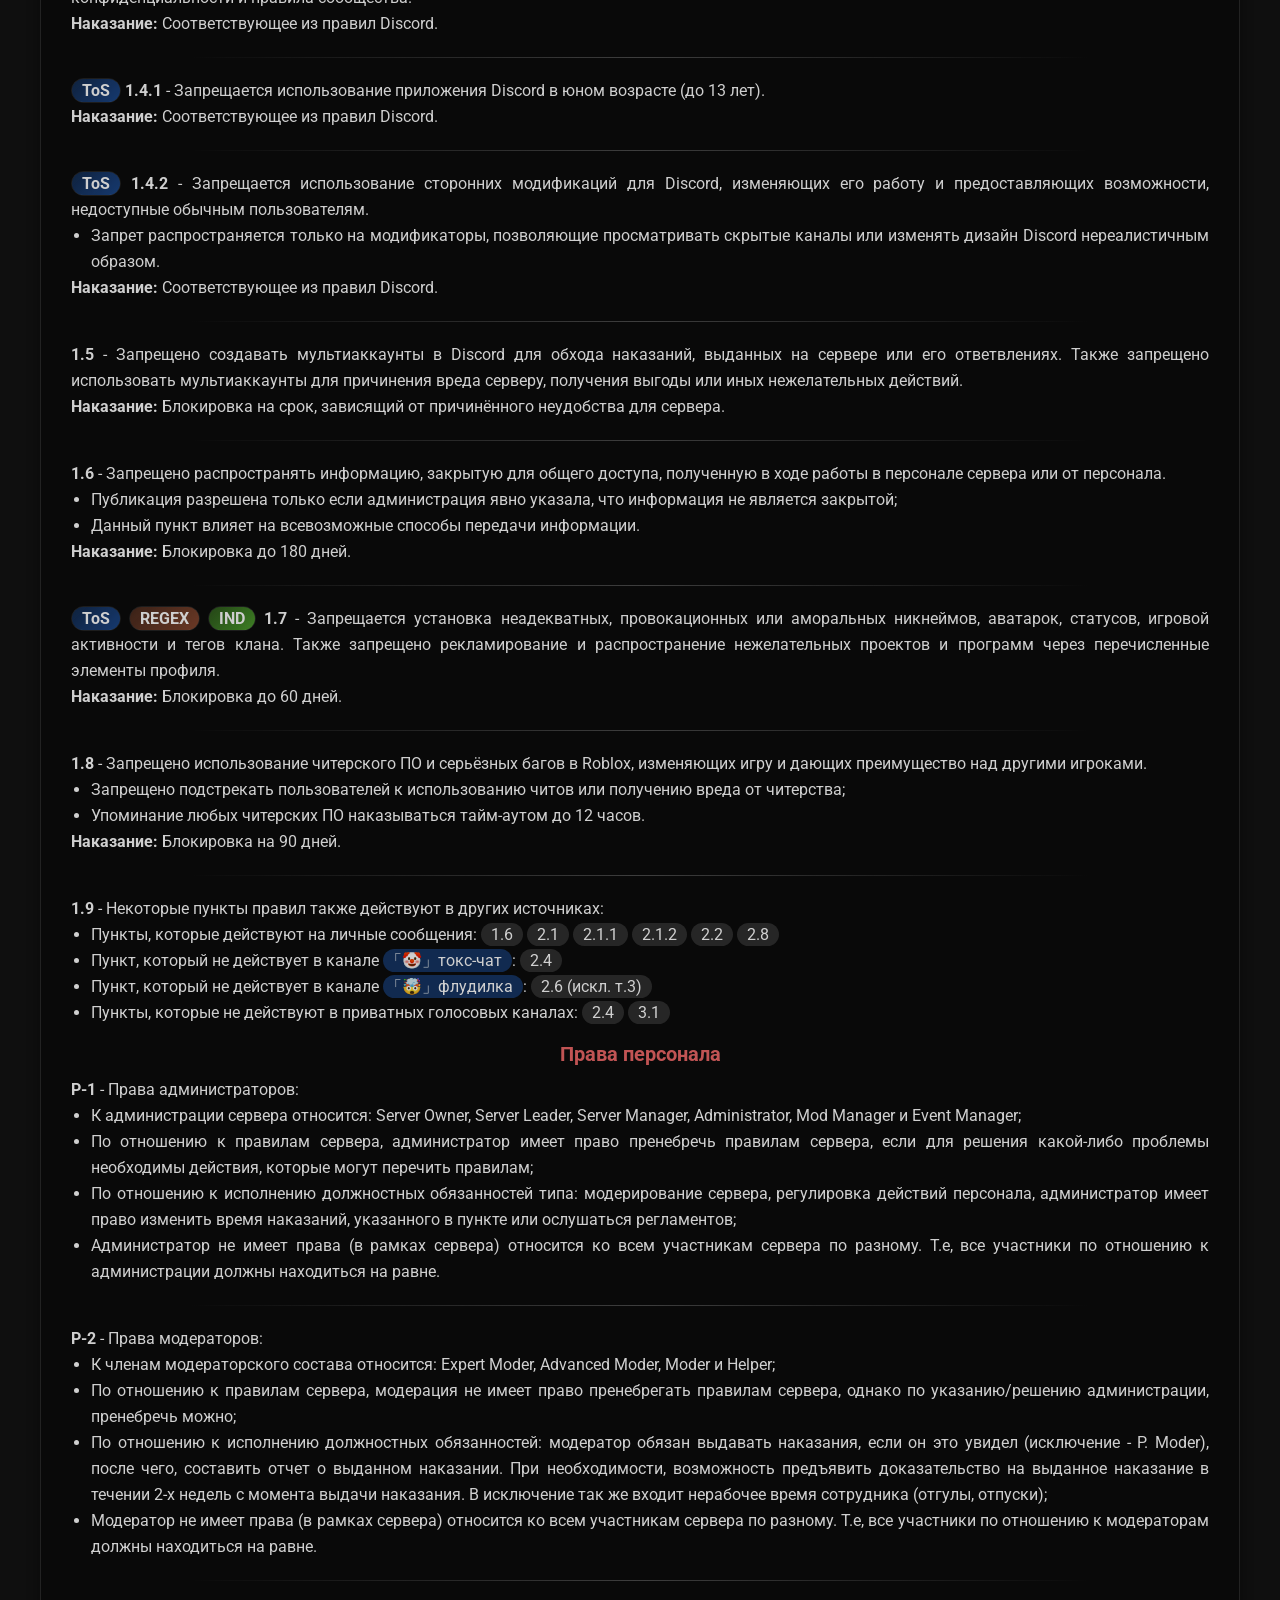
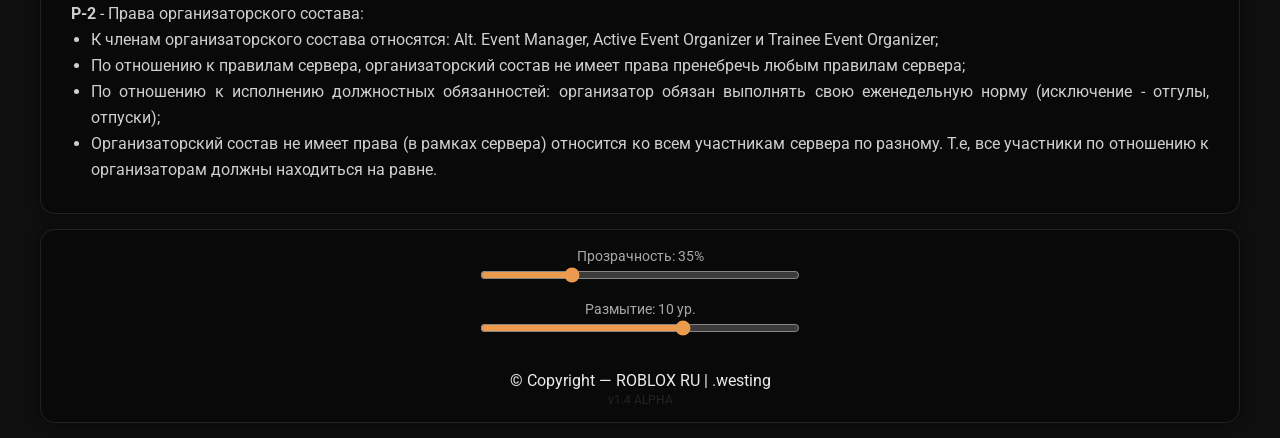
==== commit a9da5c16: "Add files via upload" ====
--- a/index.html
+++ b/index.html
@@ -228,12 +228,10 @@
                 </div>
                 <div class="line"></div>
                 <div>
-                    <b>2.2</b> - Запрещены неправомерные и провокационные действия или любые несогласованные взаимодействия в реальной жизни.
-                    <ul>
-                        <li>Запрещены угрозы, относящиеся к реальной и личной жизни кого-либо;</li>
-                        <li>Запрещено распространение личных данных (данные паспорта, фотографии, место жительства, личные данные, WEB-данные);</li>
-                        <li>Запрещен шантаж и другие виды психического и морального давления на пользователей;</li>
-                        <li>Запрещена передача личных данных (номер телефона, WEB-данные, личные данные, аккаунты и др.);</li>
+                    <b>2.2</b> - Запрещены неправомерные и провокационные действия или любые несогласованные взаимодействия, в том числе в реальной жизни.
+                    <ul>
+                        <li>Запрещены угрозы, шантаж и другие виды психического и морального давления на участников;</li>
+                        <li>Запрещена передача, распространение личных данных (данные паспорта, фотографии, место жительства, личные данные, WEB-данные);</li>
                         <li>Создание ложной информации о пользователях, сервере или других людях наказывается тайм-аутом до 9 часов;</li>
                         <li>Запрещена публикация личных переписок без одобрения второй стороны.</li>
                     </ul>
@@ -244,9 +242,7 @@
                     <b>2.3</b> - Запрещены споры и провокации на различные темы. Запрещены абсолютно все нестандартные разговорные темы, которые относятся к каким-либо обсуждаемым событиям или местам.
                     <ul>
                         <li>Запрещены споры и провокации на политические, межнациональные и религиозные темы;</li>
-                        <li>Запрещено упоминание имен политических, национальных, религиозных деятелей или деятелей, которые несут за собой провокационные события;</li>
                         <li>Запрещена пропаганда суицида, фашизма, расизма, нацизма и других нежелательных суждений;</li>
-                        <li>Запрещено упоминание конкретных названий событий, несущих за собой провокационные последствия.</li>
                     </ul>
                     <b>Наказание:</b> Тайм-аут до 2 дней.
                 </div>
@@ -256,7 +252,7 @@
                     <ul>
                         <li>Запрещено разводить, провоцировать, продолжать и участвовать в различных конфликтах;</li>
                         <li>Запрещено оскорбление пользователей сервера, других людей, к которым может быть адресовано нежелательное обращение в различных его формах;</li>
-                        <li>Запрещено упоминание семьи в негативной или провокационной форме.</li>
+                        <li>Запрещено упоминание знамых, родственников или семьи в негативной или провокационной форме.</li>
                     </ul>
                     <b>Наказание:</b> Тайм-аут до 16 часов.
                 </div>
@@ -270,7 +266,7 @@
                     <b>2.5</b> - Запрещен любой контент 18+ характера, аморальное и асоциальное поведение.
                     <ul>
                         <li>Запрещена публикация всевозможного неприемлемого материала;</li>
-                        <li>Запрещены публичные разговоры на 18+ темы;</li>
+                        <li>Запрещены публичные беседы на 18+ темы, а также пропаганда ЛГБТ;</li>
                         <li>Запрещена публикация всевозможного треш-контента.</li>
                     </ul>
                     <b>Наказание:</b> Тайм-аут до 2 дней. В некоторых случаях блокировка до 30 дней.
@@ -351,10 +347,8 @@
                 <div>
                     <b>3.4</b> - Запрещены неправомерные и провокационные действия или любые несогласованные взаимодействия в реальной жизни.
                     <ul>
-                        <li>Запрещены угрозы, относящиеся к реальной и личной жизни кого-либо;</li>
-                        <li>Запрещено распространение личных данных (данные паспорта, фотографии, место жительства, личные данные, WEB-данные);</li>
-                        <li>Запрещен шантаж и другие виды психического и морального давления на пользователей;</li>
-                        <li>Запрещена передача личных данных (номер телефона, WEB-данные, личные данные, аккаунты и др.);</li>
+                        <li>Запрещены угрозы, шантаж и другие виды психического или морального давления на участников;</li>
+                        <li>Запрещена передача или распространение личных данных (данные паспорта, фотографии, место жительства, личные данные, WEB-данные);</li>
                         <li>Создание ложной информации о пользователях, сервере или других людях наказывается тайм-аутом до 9 часов;</li>
                         <li>Запрещена публикация личных переписок без одобрения второй стороны.</li>
                     </ul>
@@ -365,9 +359,7 @@
                     <b>3.5</b> - Запрещены споры и провокации на различные темы. Запрещены абсолютно все нестандартные разговорные темы, которые относятся к каким-либо обсуждаемым событиям или местам.
                     <ul>
                         <li>Запрещены споры и провокации на политические, межнациональные и религиозные темы;</li>
-                        <li>Запрещено упоминание имен политических, национальных, религиозных деятелей или деятелей, которые несут за собой провокационные события;</li>
                         <li>Запрещена пропаганда суицида, фашизма, расизма, нацизма и других нежелательных суждений;</li>
-                        <li>Запрещено упоминание конкретных названий событий, несущих за собой провокационные последствия.</li>
                     </ul>
                     <b>Наказание:</b> Тайм-аут до 2 дней.
                 </div>
@@ -377,7 +369,7 @@
                     <ul>
                         <li>Запрещено разводить, провоцировать, продолжать и участвовать в различных конфликтах;</li>
                         <li>Запрещено оскорбление пользователей сервера, других людей, к которым может быть адресовано нежелательное обращение в различных его формах;</li>
-                        <li>Запрещено упоминание семьи в негативной или провокационной форме.</li>
+                        <li>Запрещено упоминание знамых, родственников или семьи в негативной или провокационной форме.</li>
                     </ul>
                     <b>Наказание:</b> Тайм-аут до 16 часов.
                 </div>
@@ -391,14 +383,10 @@
                     <b>3.7</b> - Запрещено демонстрировать любой контент 18+ характера, а также разговаривать на аморальное и асоциальное темы.
                     <ul>
                         <li>Запрещена демонстрация всевозможного неприемлемого материала;</li>
+                        <li>Запрещены публичные разговоры на 18+ темы, а также пропаганда ЛГБТ;</li>
                         <li>Запрещена демонстрация всевозможного треш-контента.</li>
                     </ul>
                     <b>Наказание:</b> Тайм-аут до 2 дней. В некоторых случаях блокировка до 30 дней.
-                </div>
-                <div class="line"></div>
-                <div>
-                    <tag class="IND" id="notif_btn">IND</tag> <b>3.7</b> - Запрещено зазывать пользователей на приватные сервера в Roblox.
-                    <br><b>Наказание:</b> Тайм-аут до 1 часа.
                 </div>
                 <div class="line"></div>
                 <div>
--- a/styles/rules.css
+++ b/styles/rules.css
@@ -4,6 +4,8 @@
     box-sizing: border-box;
     font-family:'Roboto', sans-serif;
     color: #fff;
+    hyphens: auto;
+    overflow-wrap: break-word;
 }
 
 :root {
@@ -370,7 +372,7 @@
         flex-direction: column;
         justify-content: center;
         align-items: center;
-        gap: 20px;
+        gap: 5px;
         width: 100%;
         max-height: 0;
         margin: 0;
@@ -591,7 +593,7 @@
 
 .rules-list .line {
     display: block;
-    background: linear-gradient(90deg,rgba(0, 0, 0, 0) 0%, rgba(53, 53, 53, 1) 50%, rgba(0, 0, 0, 0) 100%);
+    background: linear-gradient(90deg,rgba(0, 0, 0, 0) 0%, rgba(75, 75, 75) 50%, rgba(0, 0, 0, 0) 100%);
     margin: 20px auto;
     width: 80%;
     height: 1px;
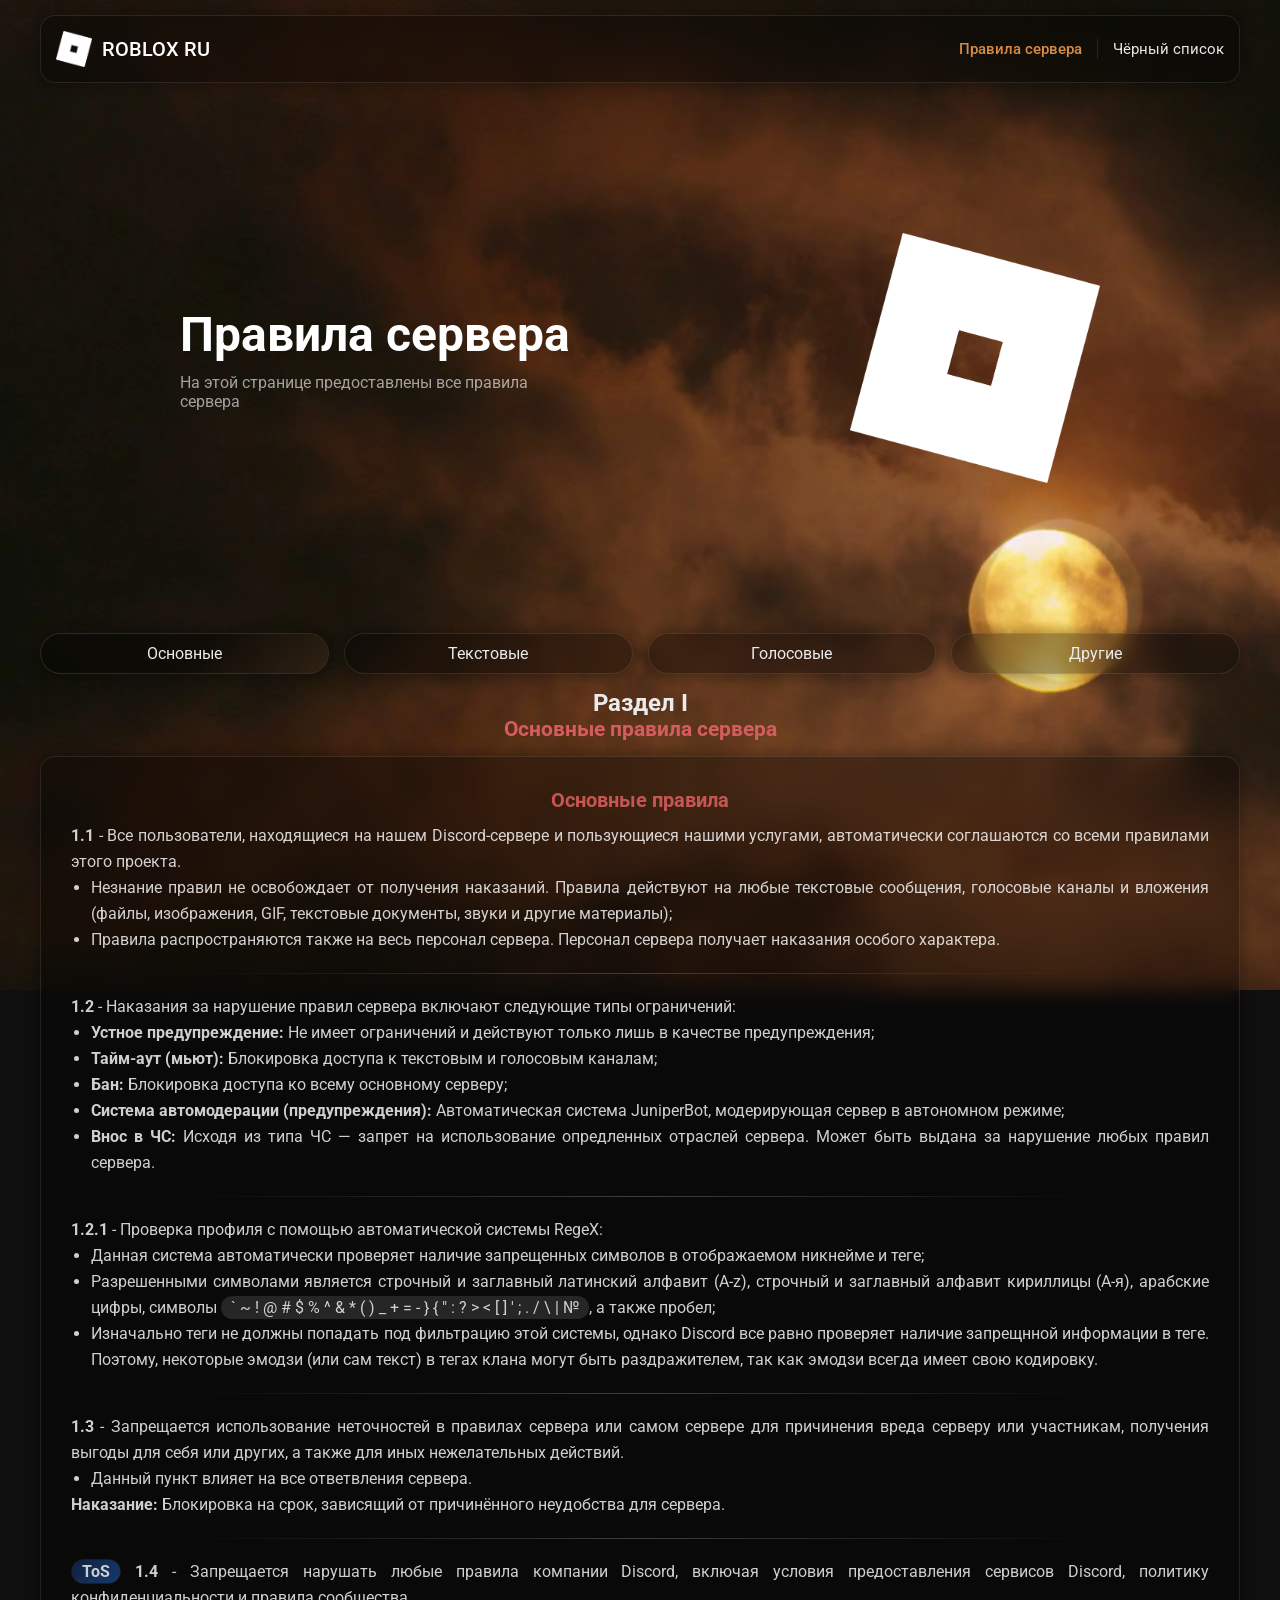
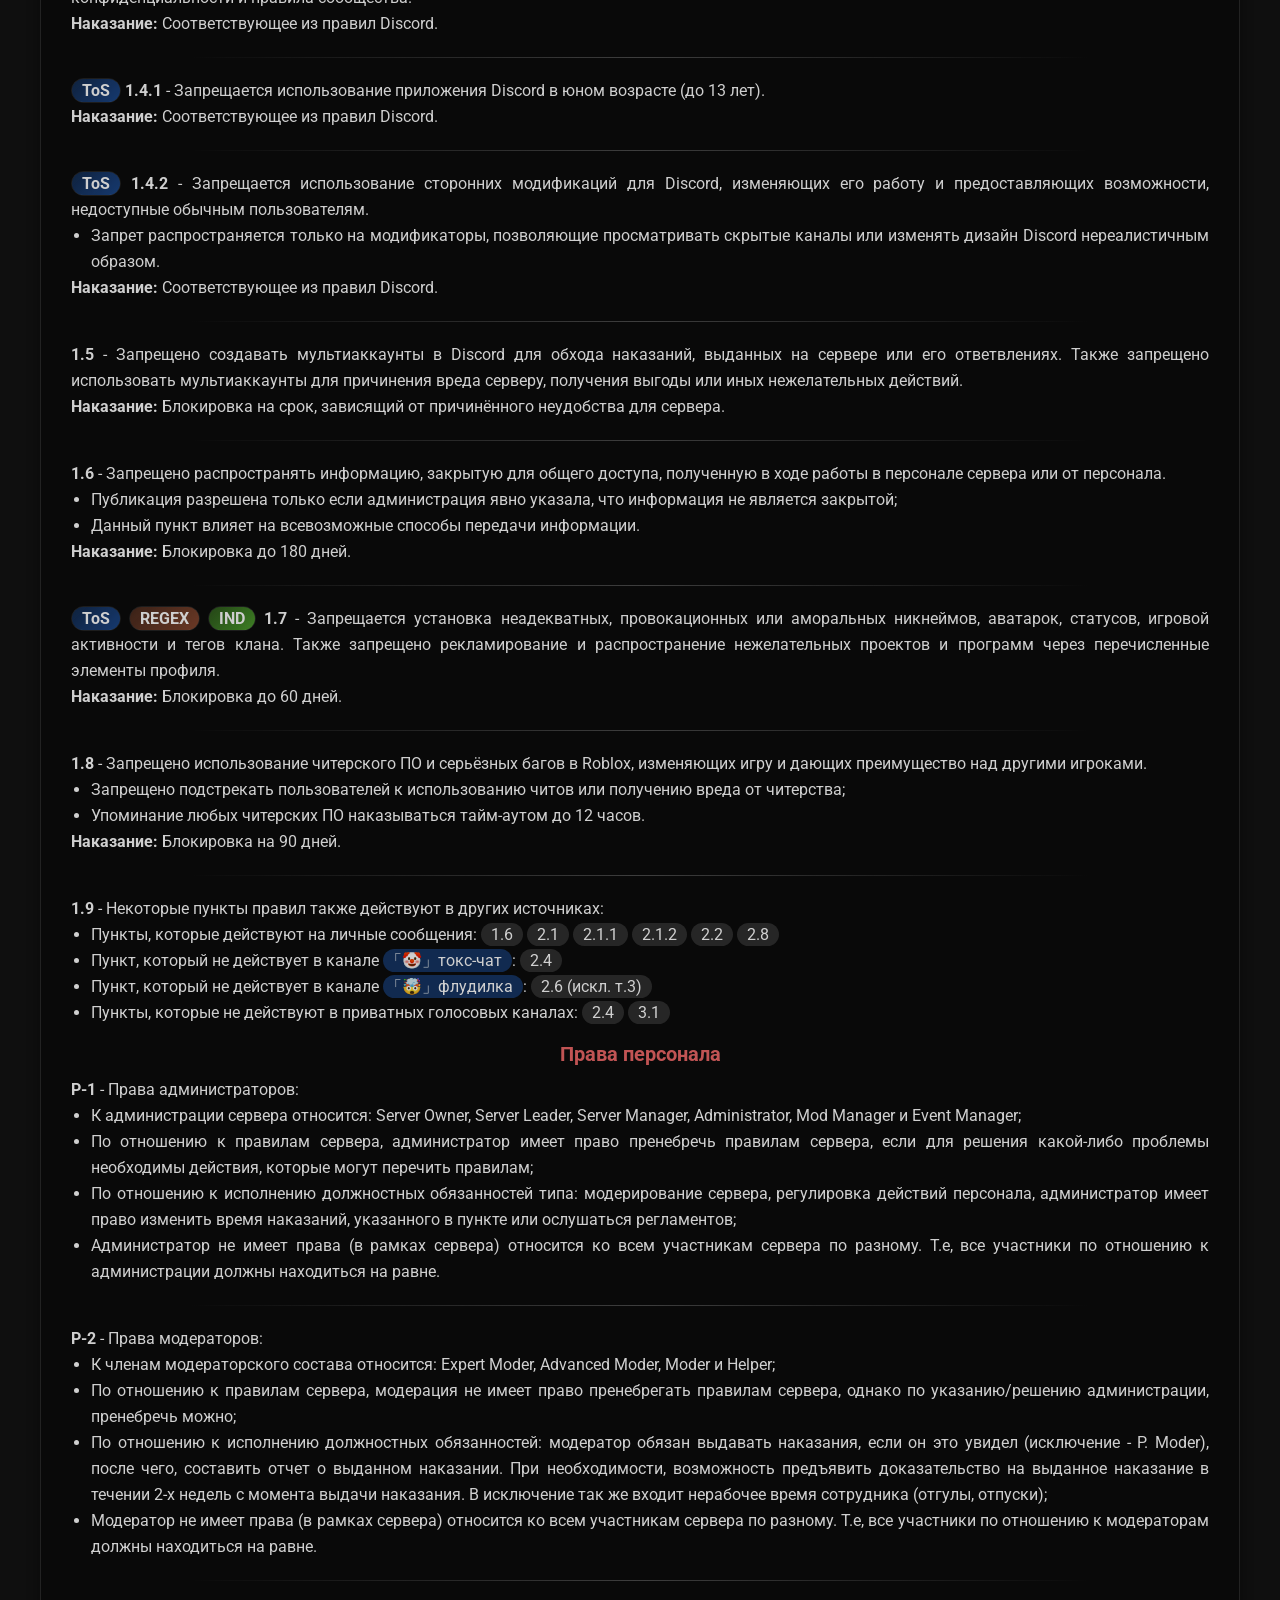
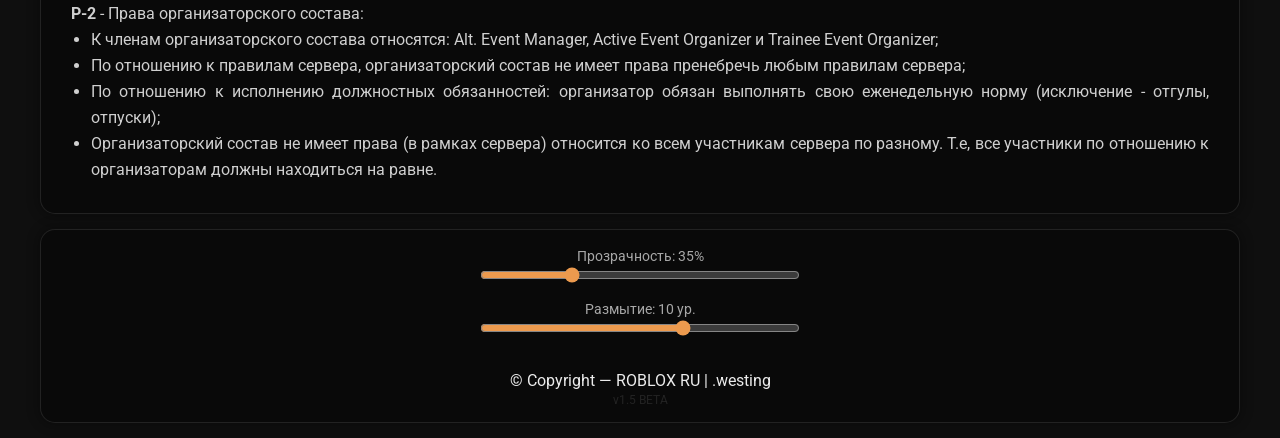
==== commit 9abbb7bb: "Add files via upload" ====
--- a/index.html
+++ b/index.html
@@ -28,10 +28,10 @@
         </div>
 
         <div class="header">
-            <div class="icon">
+            <a href="https://discord.gg/kqKmYH4Xx4" target="_blank" rel="noopener noreferrer"><div class="icon">
                 <img src="icons/roblox.png" width="36">
                 <span>ROBLOX RU</span>
-            </div>
+            </div></a>
 
             <div class="btns">
                 <a class="active">Правила сервера</a>
@@ -440,7 +440,7 @@
                 <input type="range" id="blur_slider" min="1" max="15" step="1" value="10">
             </div>
             <span class="author">© Copyright — ROBLOX RU | .westing</span>
-            <span class="version">v1.4 ALPHA</span>
+            <span class="version">v1.5 BETA</span>
         </div>
 
         <script src="scripts/rules.js"></script>
--- a/styles/rules.css
+++ b/styles/rules.css
@@ -226,11 +226,14 @@
     }
 }
 
+.header a {
+    text-decoration: none;
+}
+
 .header .icon {
     display: flex;
     align-items: center;
     user-select: none;
-    text-decoration: none;
 }
 
 .header .icon span {
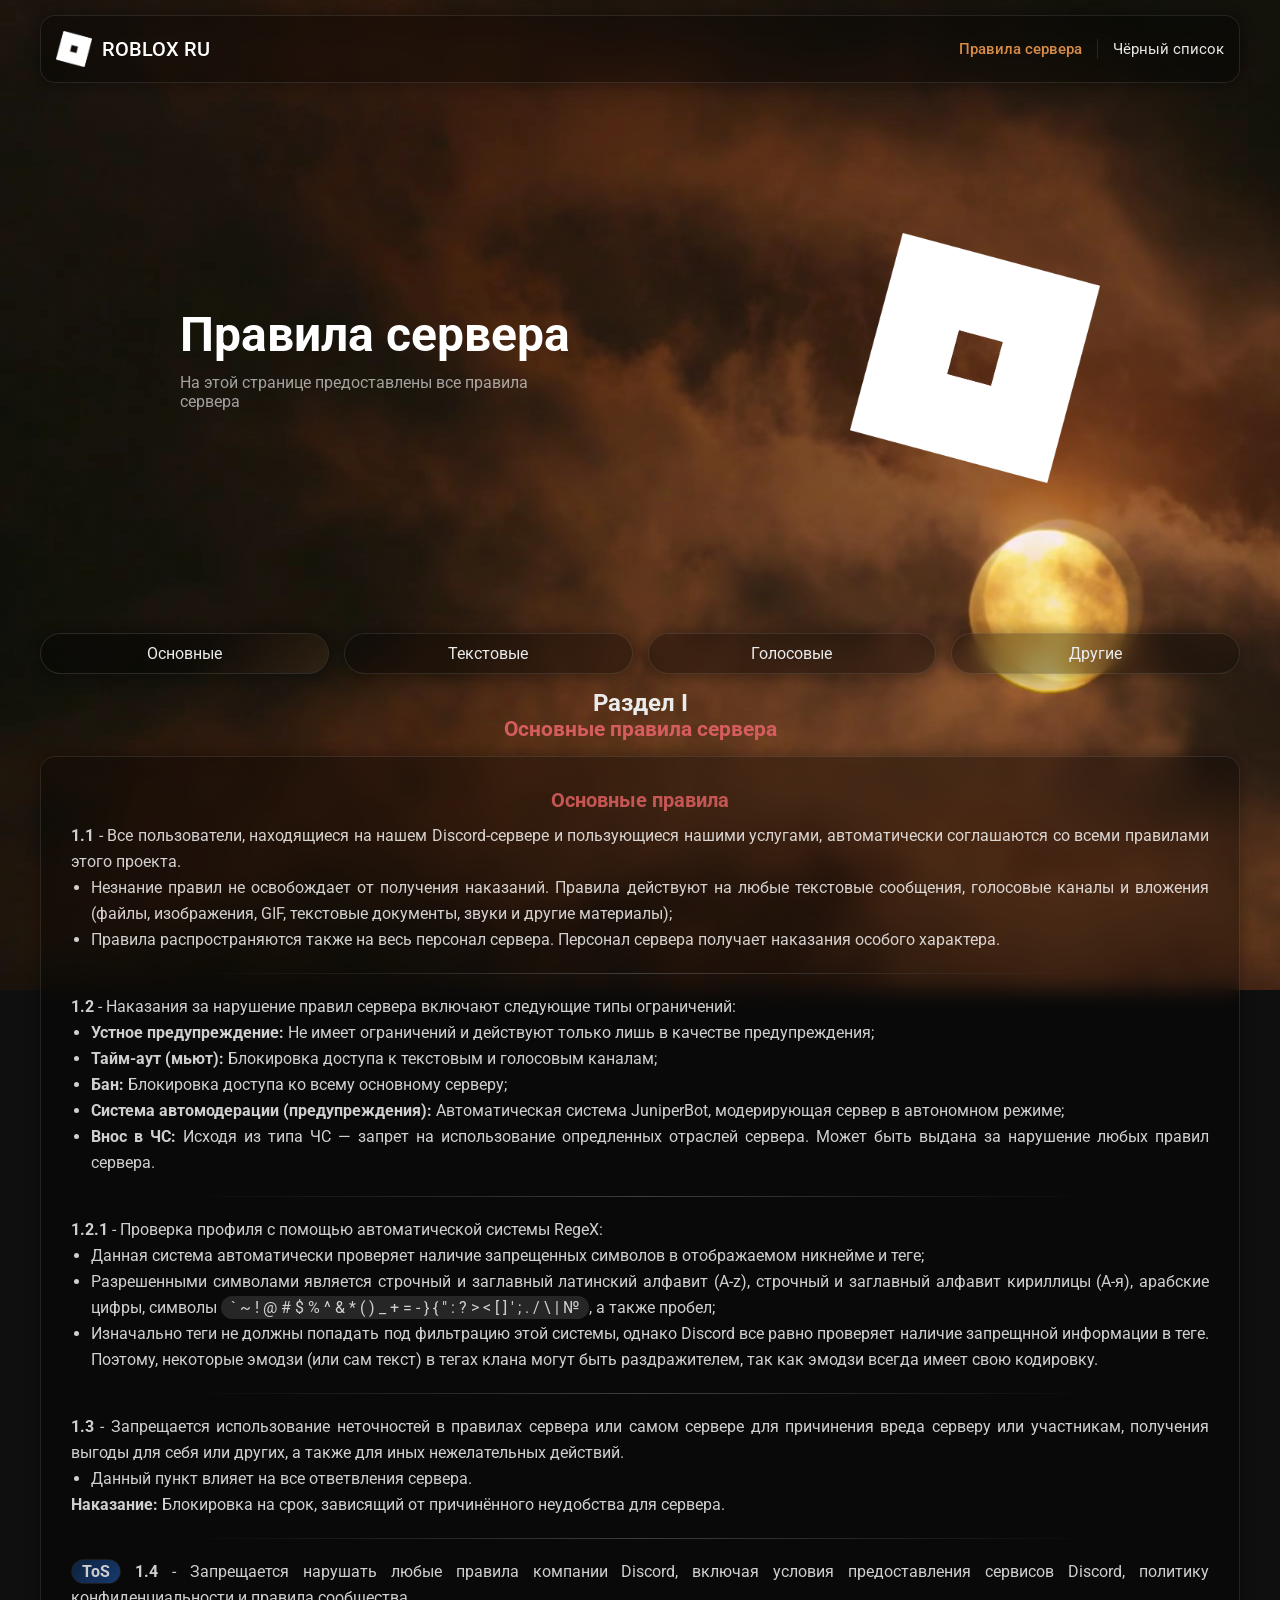
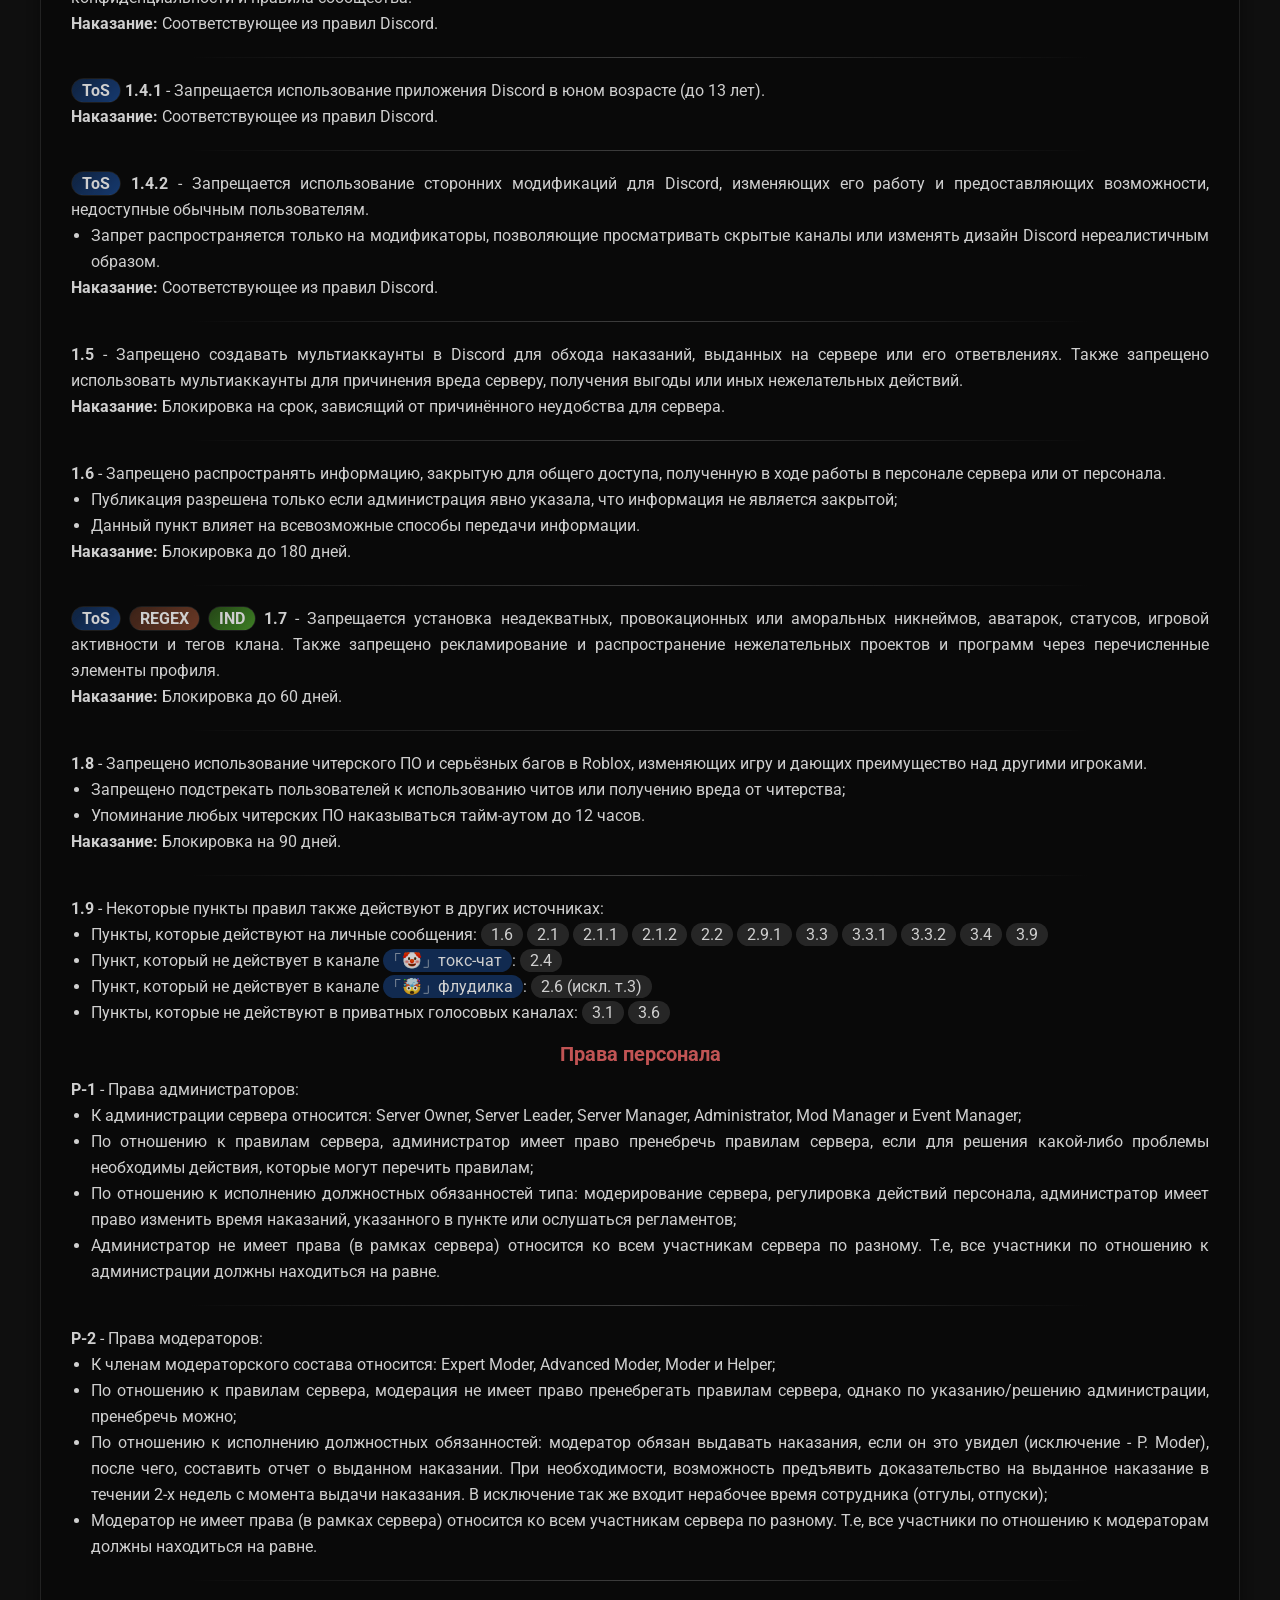
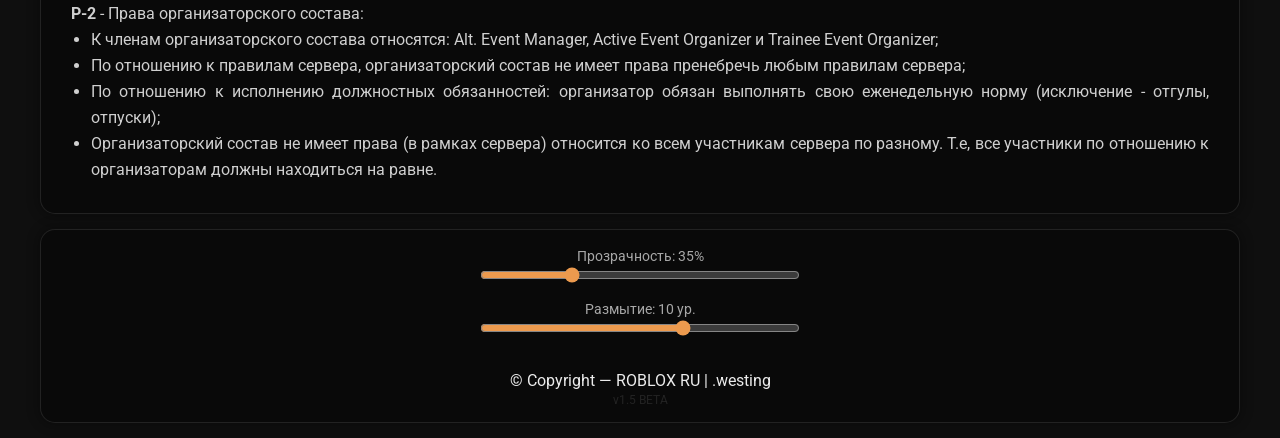
==== commit d66d3503: "Add files via upload" ====
--- a/index.html
+++ b/index.html
@@ -166,10 +166,10 @@
                 <div>
                     <b>1.9</b> - Некоторые пункты правил также действуют в других источниках:
                     <ul>
-                        <li>Пункты, которые действуют на личные сообщения: <pp>1.6</pp> <pp>2.1</pp> <pp>2.1.1</pp> <pp>2.1.2</pp> <pp>2.2</pp> <pp>2.8</pp></li>
+                        <li>Пункты, которые действуют на личные сообщения: <pp>1.6</pp> <pp>2.1</pp> <pp>2.1.1</pp> <pp>2.1.2</pp> <pp>2.2</pp> <pp>2.9.1</pp> <pp>3.3</pp> <pp>3.3.1</pp> <pp>3.3.2</pp> <pp>3.4</pp> <pp>3.9</pp></li>
                         <li>Пункт, который не действует в канале <ch-dsgn>「🤡」токс-чат</ch-dsgn>: <pp>2.4</pp></li>
                         <li>Пункт, который не действует в канале <ch-dsgn>「🤯」флудилка</ch-dsgn>: <pp>2.6 (искл. т.3)</pp></li>
-                        <li>Пункты, которые не действуют в приватных голосовых каналах: <pp>2.4</pp> <pp>3.1</pp></li>
+                        <li>Пункты, которые не действуют в приватных голосовых каналах: <pp>3.1</pp> <pp>3.6</pp></li>
                     </ul>
                 </div>
                 <h2 class="staff-perms">Права персонала</h2>
@@ -345,7 +345,7 @@
                 </div>
                 <div class="line"></div>
                 <div>
-                    <b>3.4</b> - Запрещены неправомерные и провокационные действия или любые несогласованные взаимодействия в реальной жизни.
+                    <b>3.4</b> - Запрещены неправомерные и провокационные действия или любые несогласованные взаимодействия, в том числе в реальной жизни.
                     <ul>
                         <li>Запрещены угрозы, шантаж и другие виды психического или морального давления на участников;</li>
                         <li>Запрещена передача или распространение личных данных (данные паспорта, фотографии, место жительства, личные данные, WEB-данные);</li>
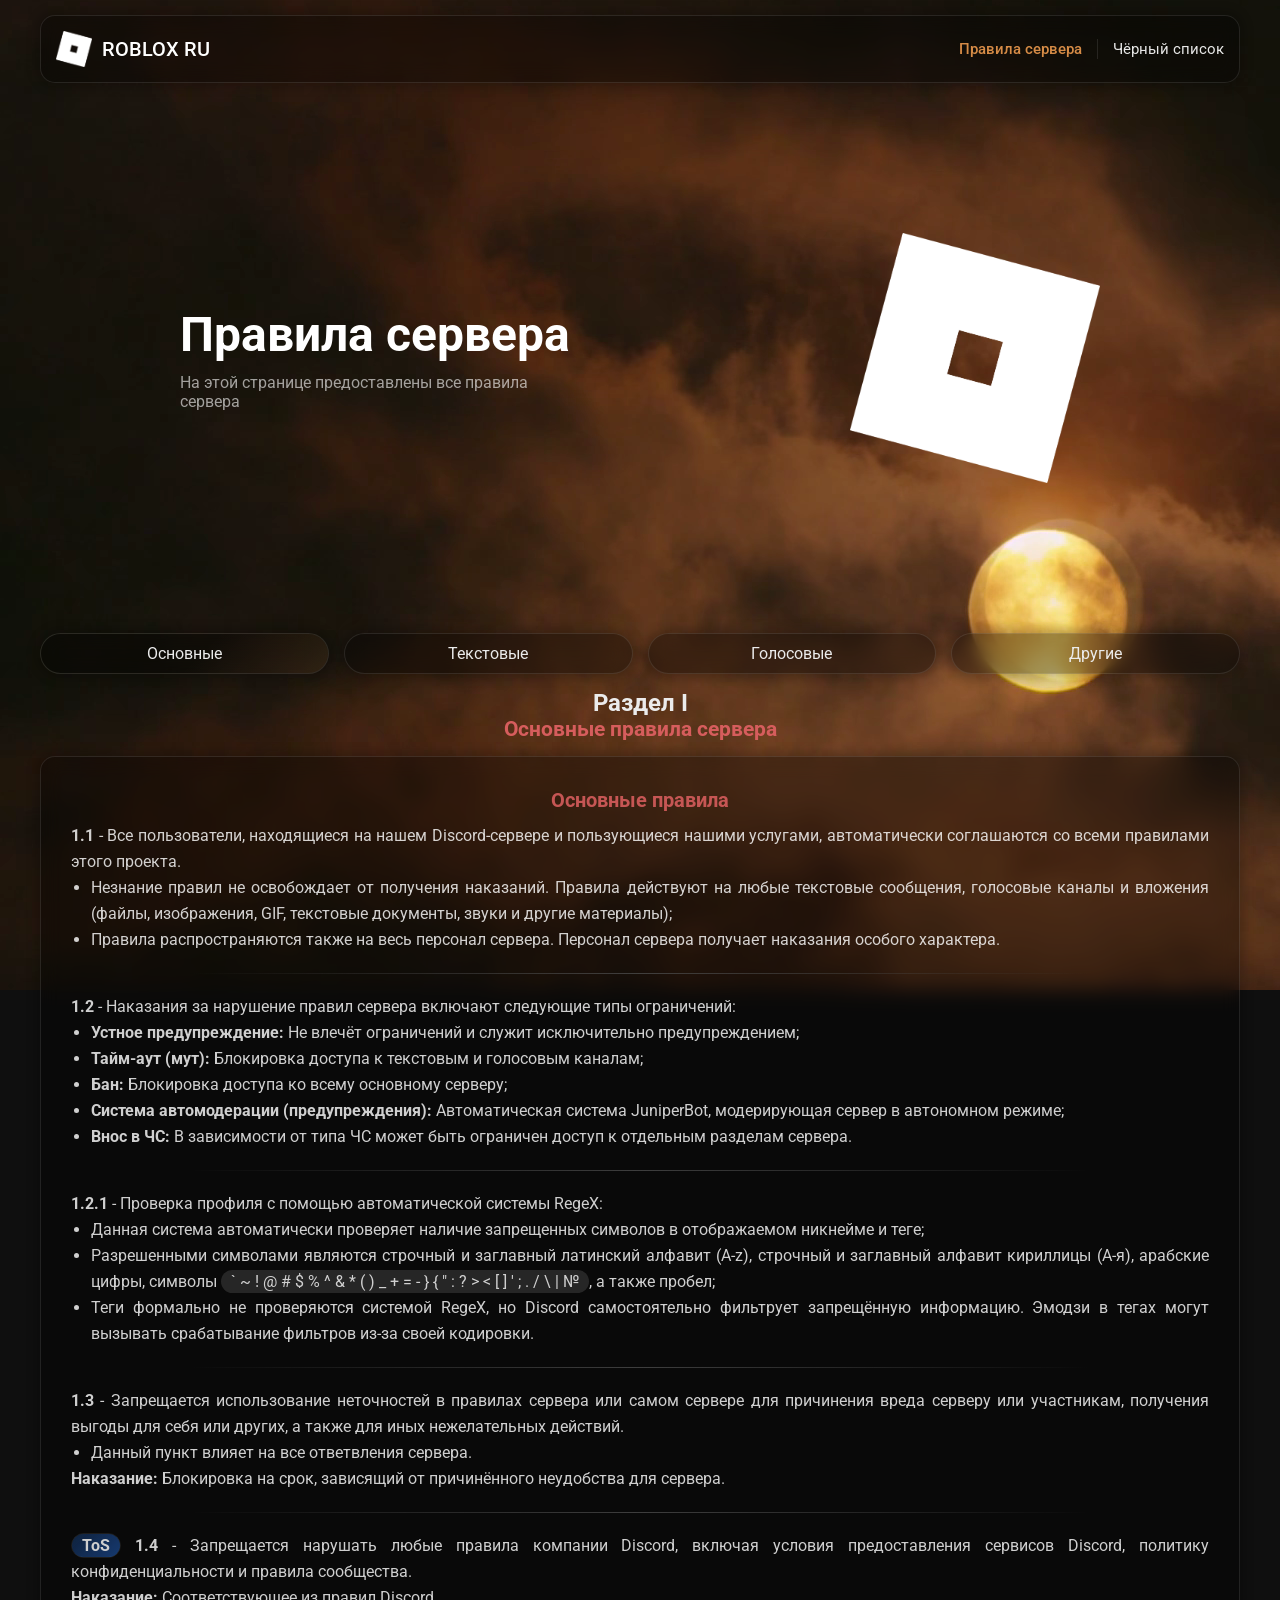
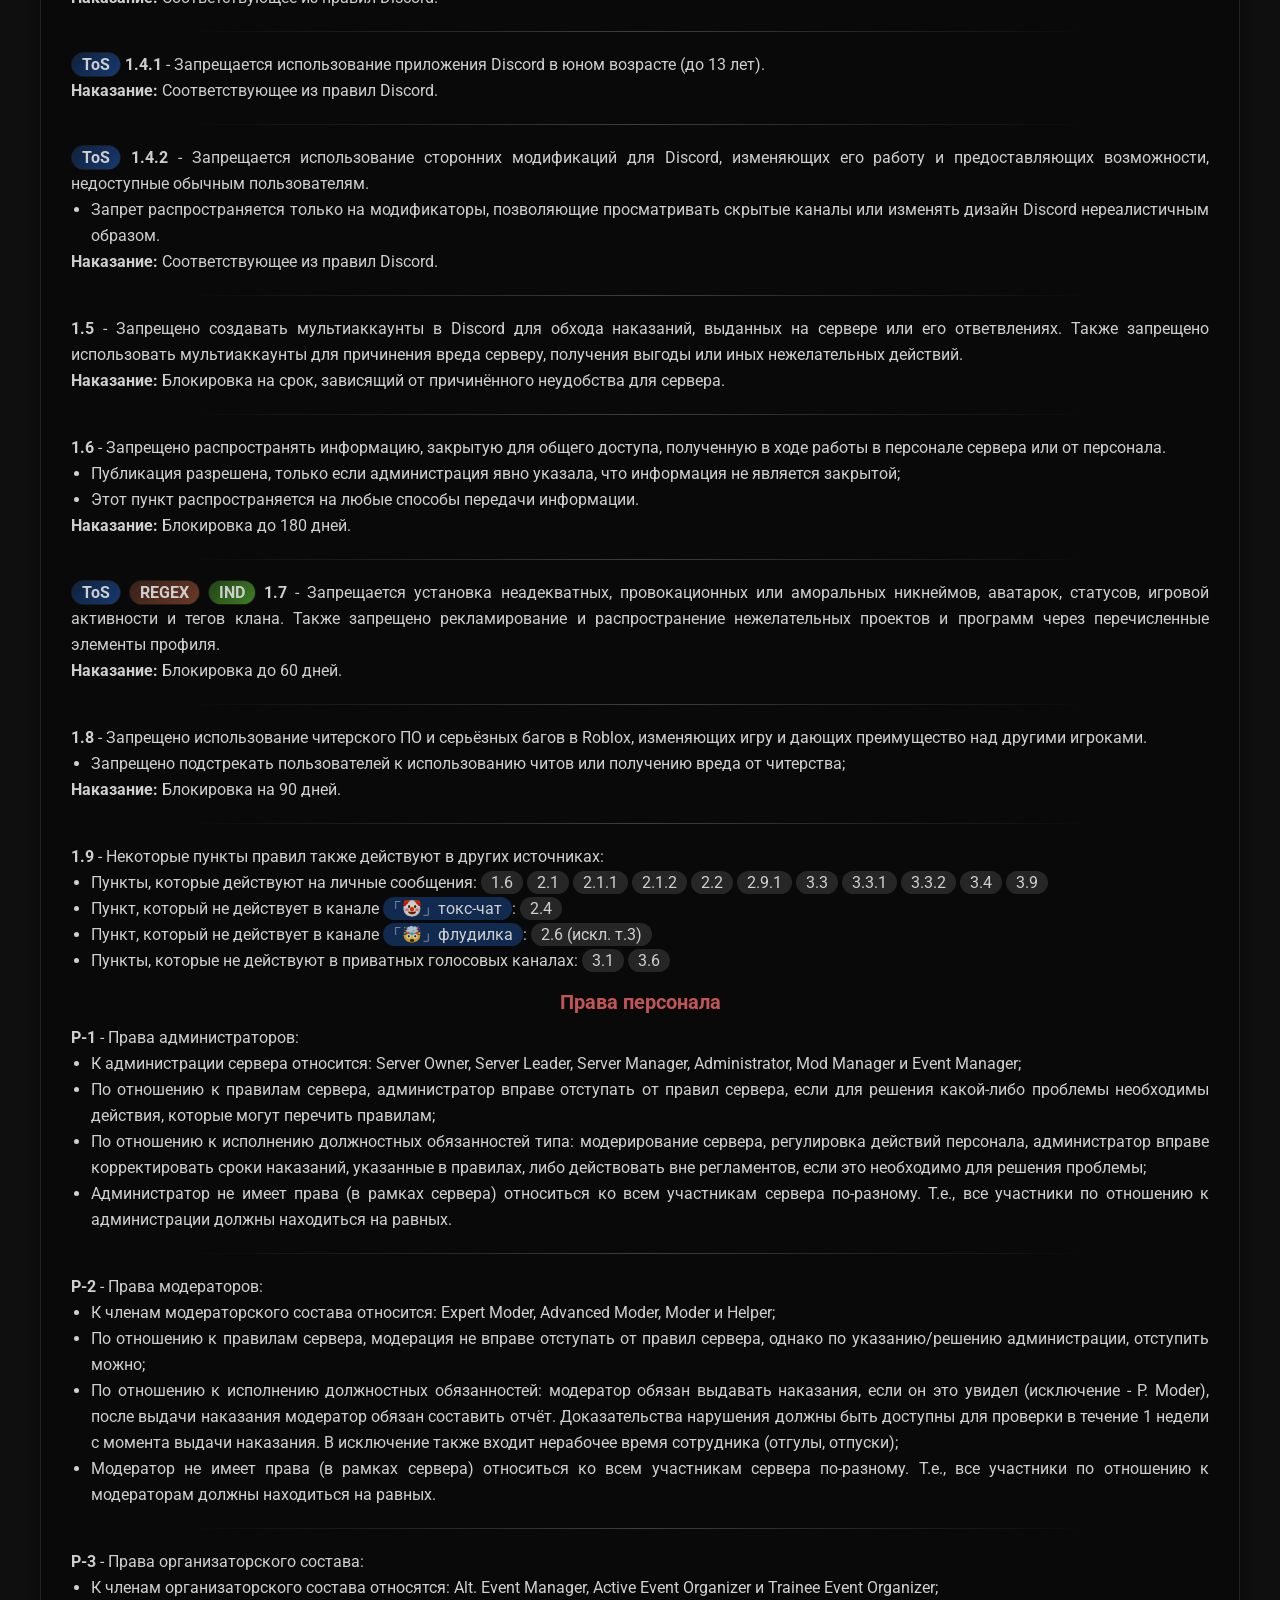
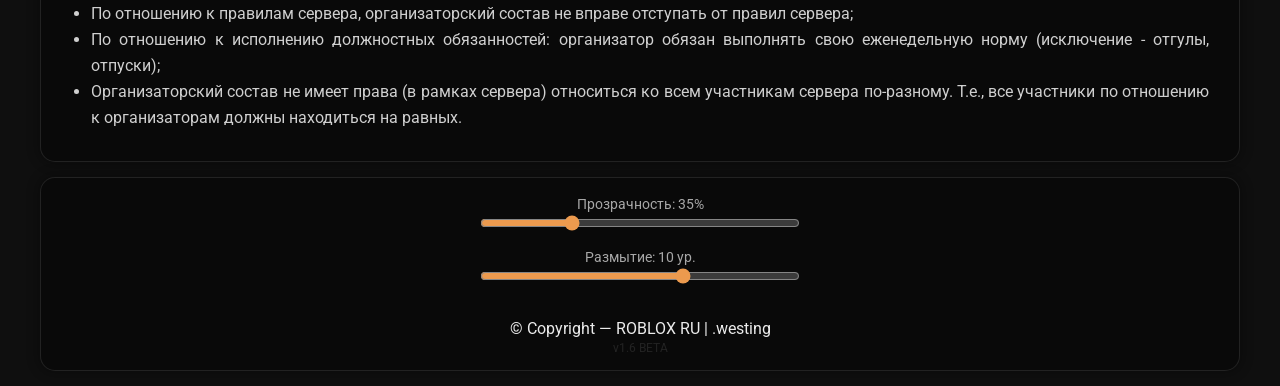
==== commit 7051414f: "Add files via upload" ====
--- a/index.html
+++ b/index.html
@@ -88,11 +88,11 @@
                 <div>
                     <b>1.2</b> - Наказания за нарушение правил сервера включают следующие типы ограничений:
                     <ul>
-                        <li><b>Устное предупреждение:</b> Не имеет ограничений и действуют только лишь в качестве предупреждения;</li>
-                        <li><b>Тайм-аут (мьют):</b> Блокировка доступа к текстовым и голосовым каналам;</li>
+                        <li><b>Устное предупреждение:</b> Не влечёт ограничений и служит исключительно предупреждением;</li>
+                        <li><b>Тайм-аут (мут):</b> Блокировка доступа к текстовым и голосовым каналам;</li>
                         <li><b>Бан:</b> Блокировка доступа ко всему основному серверу;</li>
                         <li><b>Система автомодерации (предупреждения):</b> Автоматическая система JuniperBot, модерирующая сервер в автономном режиме;</li>
-                        <li><b>Внос в ЧС:</b> Исходя из типа ЧС — запрет на использование опредленных отраслей сервера. Может быть выдана за нарушение любых правил сервера.</li>
+                        <li><b>Внос в ЧС:</b> В зависимости от типа ЧС может быть ограничен доступ к отдельным разделам сервера.</li>
                     </ul>
                 </div>
                 <div class="line"></div>
@@ -100,8 +100,8 @@
                     <b>1.2.1</b> - Проверка профиля с помощью автоматической системы RegeX:
                     <ul>
                         <li>Данная система автоматически проверяет наличие запрещенных символов в отображаемом никнейме и теге;</li>
-                        <li>Разрешенными символами является строчный и заглавный латинский алфавит (A-z), строчный и заглавный алфавит кириллицы (А-я), арабские цифры, символы <pp>` ~ ! @ # $ % ^ & * ( ) _ + = - } { " : ? > < [ ] ' ; . / \ | №</pp>, а также пробел;</li>
-                        <li>Изначально теги не должны попадать под фильтрацию этой системы, однако Discord все равно проверяет наличие запрещнной информации в теге. Поэтому, некоторые эмодзи (или сам текст) в тегах клана могут быть раздражителем, так как эмодзи всегда имеет свою кодировку.</li>
+                        <li>Разрешенными символами являются строчный и заглавный латинский алфавит (A-z), строчный и заглавный алфавит кириллицы (А-я), арабские цифры, символы <pp>` ~ ! @ # $ % ^ & * ( ) _ + = - } { " : ? > < [ ] ' ; . / \ | №</pp>, а также пробел;</li>
+                        <li>Теги формально не проверяются системой RegeX, но Discord самостоятельно фильтрует запрещённую информацию. Эмодзи в тегах могут вызывать срабатывание фильтров из‑за своей кодировки.</li>
                     </ul>
                 </div>
                 <div class="line"></div>
@@ -142,8 +142,8 @@
                 <div>
                     <b>1.6</b> - Запрещено распространять информацию, закрытую для общего доступа, полученную в ходе работы в персонале сервера или от персонала.
                     <ul>
-                        <li>Публикация разрешена только если администрация явно указала, что информация не является закрытой;</li>
-                        <li>Данный пункт влияет на всевозможные способы передачи информации.</li>
+                        <li>Публикация разрешена, только если администрация явно указала, что информация не является закрытой;</li>
+                        <li>Этот пункт распространяется на любые способы передачи информации.</li>
                     </ul>
                     <b>Наказание:</b> Блокировка до 180 дней.
                 </div>
@@ -158,7 +158,6 @@
                     <b>1.8</b> - Запрещено использование читерского ПО и серьёзных багов в Roblox, изменяющих игру и дающих преимущество над другими игроками.
                     <ul>
                         <li>Запрещено подстрекать пользователей к использованию читов или получению вреда от читерства;</li>
-                        <li>Упоминание любых читерских ПО наказываться тайм-аутом до 12 часов.</li>
                     </ul>
                     <b>Наказание:</b> Блокировка на 90 дней.
                 </div>
@@ -177,9 +176,9 @@
                     <b>P-1</b> - Права администраторов:
                     <ul>
                         <li>К администрации сервера относится: Server Owner, Server Leader, Server Manager, Administrator, Mod Manager и Event Manager;</li>
-                        <li>По отношению к правилам сервера, администратор имеет право пренебречь правилам сервера, если для решения какой-либо проблемы необходимы действия, которые могут перечить правилам;</li>
-                        <li>По отношению к исполнению должностных обязанностей типа: модерирование сервера, регулировка действий персонала, администратор имеет право изменить время наказаний, указанного в пункте или ослушаться регламентов;</li>
-                        <li>Администратор не имеет права (в рамках сервера) относится ко всем участникам сервера по разному. Т.е, все участники по отношению к администрации должны находиться на равне.</li>
+                        <li>По отношению к правилам сервера, администратор вправе отступать от правил сервера, если для решения какой-либо проблемы необходимы действия, которые могут перечить правилам;</li>
+                        <li>По отношению к исполнению должностных обязанностей типа: модерирование сервера, регулировка действий персонала, администратор вправе корректировать сроки наказаний, указанные в правилах, либо действовать вне регламентов, если это необходимо для решения проблемы;</li>
+                        <li>Администратор не имеет права (в рамках сервера) относиться ко всем участникам сервера по-разному. Т.е., все участники по отношению к администрации должны находиться на равных.</li>
                     </ul>
                 </div>
                 <div class="line"></div>
@@ -187,19 +186,19 @@
                     <b>P-2</b> - Права модераторов:
                     <ul>
                         <li>К членам модераторского состава относится: Expert Moder, Advanced Moder, Moder и Helper;</li>
-                        <li>По отношению к правилам сервера, модерация не имеет право пренебрегать правилам сервера, однако по указанию/решению администрации, пренебречь можно;</li>
-                        <li>По отношению к исполнению должностных обязанностей: модератор обязан выдавать наказания, если он это увидел (исключение - P. Moder), после чего, составить отчет о выданном наказании. При необходимости, возможность предъявить доказательство на выданное наказание в течении 2-х недель с момента выдачи наказания. В исключение так же входит нерабочее время сотрудника (отгулы, отпуски);</li>
-                        <li>Модератор не имеет права (в рамках сервера) относится ко всем участникам сервера по разному. Т.е, все участники по отношению к модераторам должны находиться на равне.</li>
-                    </ul>
-                </div>
-                <div class="line"></div>
-                <div>
-                    <b>P-2</b> - Права организаторского состава:
+                        <li>По отношению к правилам сервера, модерация не вправе отступать от правил сервера, однако по указанию/решению администрации, отступить можно;</li>
+                        <li>По отношению к исполнению должностных обязанностей: модератор обязан выдавать наказания, если он это увидел (исключение - P. Moder), после выдачи наказания модератор обязан составить отчёт. Доказательства нарушения должны быть доступны для проверки в течение 1 недели с момента выдачи наказания. В исключение также входит нерабочее время сотрудника (отгулы, отпуски);</li>
+                        <li>Модератор не имеет права (в рамках сервера) относиться ко всем участникам сервера по-разному. Т.е., все участники по отношению к модераторам должны находиться на равных.</li>
+                    </ul>
+                </div>
+                <div class="line"></div>
+                <div>
+                    <b>P-3</b> - Права организаторского состава:
                     <ul>
                         <li>К членам организаторского состава относятся: Alt. Event Manager, Active Event Organizer и Trainee Event Organizer;</li>
-                        <li>По отношению к правилам сервера, организаторский состав не имеет права пренебречь любым правилам сервера;</li>
+                        <li>По отношению к правилам сервера, организаторский состав не вправе отступать от правил сервера;</li>
                         <li>По отношению к исполнению должностных обязанностей: организатор обязан выполнять свою еженедельную норму (исключение - отгулы, отпуски);</li>
-                        <li>Организаторский состав не имеет права (в рамках сервера) относится ко всем участникам сервера по разному. Т.е, все участники по отношению к организаторам должны находиться на равне.</li>
+                        <li>Организаторский состав не имеет права (в рамках сервера) относиться ко всем участникам сервера по-разному. Т.е., все участники по отношению к организаторам должны находиться на равных.</li>
                     </ul>
                 </div>
             </div>
@@ -252,7 +251,7 @@
                     <ul>
                         <li>Запрещено разводить, провоцировать, продолжать и участвовать в различных конфликтах;</li>
                         <li>Запрещено оскорбление пользователей сервера, других людей, к которым может быть адресовано нежелательное обращение в различных его формах;</li>
-                        <li>Запрещено упоминание знамых, родственников или семьи в негативной или провокационной форме.</li>
+                        <li>Запрещено упоминание знакомых, родственников или семьи в негативной или провокационной форме.</li>
                     </ul>
                     <b>Наказание:</b> Тайм-аут до 16 часов.
                 </div>
@@ -309,7 +308,7 @@
             </div>
             <div class="rules" id="rules3">
                 <div>
-                    <b>3.1</b> - Запрещено использовать звуко-выводитель в микрофон, издавать громкие звуки, кричать или изменять голос.
+                    <b>3.1</b> - Запрещено использование программ/устройств для вывода звука в микрофон, издавать громкие звуки, кричать или изменять голос.
                     <ul>
                         <li>Если ваш микрофон имеет плохое шумоподавление (или вы находитесь в условиях повышенного шума, например, в турбине самолета), используйте режим рации или отключайте микрофон после вашей речи.</li>
                     </ul>
@@ -369,7 +368,7 @@
                     <ul>
                         <li>Запрещено разводить, провоцировать, продолжать и участвовать в различных конфликтах;</li>
                         <li>Запрещено оскорбление пользователей сервера, других людей, к которым может быть адресовано нежелательное обращение в различных его формах;</li>
-                        <li>Запрещено упоминание знамых, родственников или семьи в негативной или провокационной форме.</li>
+                        <li>Запрещено упоминание знакомых, родственников или семьи в негативной или провокационной форме.</li>
                     </ul>
                     <b>Наказание:</b> Тайм-аут до 16 часов.
                 </div>
@@ -380,7 +379,7 @@
                 </div>
                 <div class="line"></div>
                 <div>
-                    <b>3.7</b> - Запрещено демонстрировать любой контент 18+ характера, а также разговаривать на аморальное и асоциальное темы.
+                    <b>3.7</b> - Запрещено демонстрировать любой контент 18+ характера, а также вести разговоры на темы аморального и асоциального характера.
                     <ul>
                         <li>Запрещена демонстрация всевозможного неприемлемого материала;</li>
                         <li>Запрещены публичные разговоры на 18+ темы, а также пропаганда ЛГБТ;</li>
@@ -405,7 +404,7 @@
                     <ul>
                         <li><tag class="IND" id="notif_btn">IND</tag> Отзыв должен содержать только один тег со звездами.</li>
                         <li>Разрешается создавать отзывы только о персонале сервера и о самом сервере.</li>
-                        <li>Отзыв должен содержать хотя бы малейшую информацию поставленных звезд.</li>
+                        <li>Отзыв должен пояснять выставленную оценку (обосновывать количество звёзд).</li>
                     </ul>
                     <b>Наказание:</b> Тайм-аут до 2 часов и удаление отзыва.
                 </div>
@@ -413,8 +412,8 @@
                 <div>
                     <b>4.2</b> - Правила публикации предложений:
                     <ul>
-                        <li>Идея не должна содержать контекста добавления или удаления игр на сервере.</li>
-                        <li>Основной смысл идеи должен быть предоподнесен ясно и понятно.</li>
+                        <li>Предложения не должны касаться добавления или удаления игр на сервере.</li>
+                        <li>Основной смысл идеи должен быть представлен ясно и понятно.</li>
                     </ul>
                     <b>Наказание:</b> Тайм-аут до 2 часов и удаление предложения.
                 </div>
@@ -422,10 +421,10 @@
                 <div>
                     <b>4.3</b> - Правила экономики JuniperBot:
                     <ul>
-                        <li>Запрещено использование багов или других ошибок для получения выгоды для себя, других пользователей или вреду участникам/серверу/экономики.</li>
+                        <li>Запрещено использование багов или других ошибок для получения выгоды для себя, других пользователей или вреду участникам, серверу или экономики.</li>
                         <li>Запрещено использование твинк-аккаунтов.</li>
-                        <li>Запрещено использовать посторонние ПО, макросы, карты, автокликеры и др. для автоматизации процесса игры или нанесения вреда участникам/серверу/экономике.</li>
-                        <li><tag class="IND" id="notif_btn">IND</tag> Создание помех или неудоств во время игры в экономику будет наказываться тайм-аутом до 3 часов.</li>
+                        <li>Запрещено использовать посторонние ПО, макросы, автокликеры и др. для автоматизации процесса игры или нанесения вреда участникам, серверу или экономике.</li>
+                        <li><tag class="IND" id="notif_btn">IND</tag> Создание помех или неудобств во время игры в экономику будет наказываться тайм-аутом до 3 часов.</li>
                     </ul>
                     <b>Наказание:</b> Тайм-аут до 3 часов или блокировка до 7 дней.
                 </div>
@@ -440,7 +439,7 @@
                 <input type="range" id="blur_slider" min="1" max="15" step="1" value="10">
             </div>
             <span class="author">© Copyright — ROBLOX RU | .westing</span>
-            <span class="version">v1.5 BETA</span>
+            <span class="version">v1.6 BETA</span>
         </div>
 
         <script src="scripts/rules.js"></script>
--- a/styles/rules.css
+++ b/styles/rules.css
@@ -6,6 +6,7 @@
     color: #fff;
     hyphens: auto;
     overflow-wrap: break-word;
+    word-wrap: break-word;
 }
 
 :root {
@@ -68,7 +69,8 @@
 .skip-btn {
     margin-top: 20px;
     padding: 10px 20px;
-    background: rgba(236, 154, 78, 0.5);
+    color: rgba(255,255,255,0.5);
+    background: rgba(0,0,0,0);
     border: 1px solid var(--border);
     border-radius: 6px;
     cursor: pointer;
